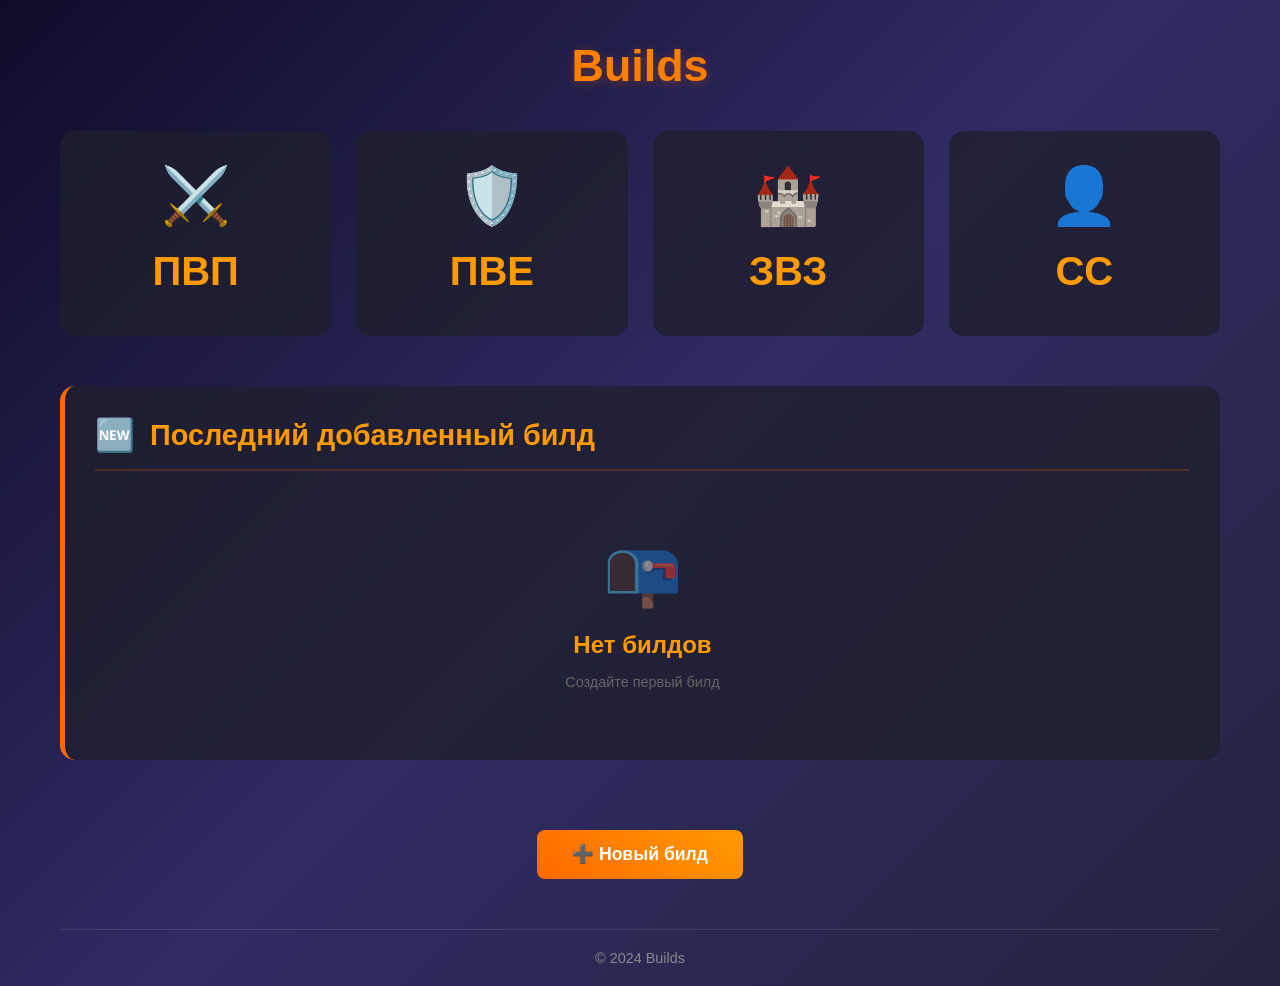
==== index.html @ 720c5e10 "Update index.html" ====
<!DOCTYPE html>
<html lang="ru">
<head>
    <meta charset="UTF-8">
    <meta name="viewport" content="width=device-width, initial-scale=1.0">
    <title>Builds</title>
    <style>
        * {
            margin: 0;
            padding: 0;
            box-sizing: border-box;
        }

        body {
            font-family: 'Segoe UI', Tahoma, Geneva, Verdana, sans-serif;
            background: linear-gradient(135deg, #0f0c29 0%, #302b63 50%, #24243e 100%);
            color: #f0f0f0;
            min-height: 100vh;
            overflow-x: hidden;
        }

        .container {
            max-width: 1200px;
            margin: 0 auto;
            padding: 20px;
        }

        header {
            text-align: center;
            margin-bottom: 40px;
            padding-top: 20px;
        }

        h1 {
            font-size: 2.8rem;
            background: linear-gradient(45deg, #ff9a00, #ff6a00);
            -webkit-background-clip: text;
            background-clip: text;
            color: transparent;
            margin-bottom: 10px;
            text-shadow: 0 2px 10px rgba(255, 106, 0, 0.3);
        }

        .subtitle {
            color: #aaa;
            font-size: 1.1rem;
            margin-bottom: 30px;
        }

        .categories-grid {
            display: grid;
            grid-template-columns: repeat(auto-fit, minmax(250px, 1fr));
            gap: 25px;
            margin-bottom: 50px;
        }

        .category-card {
            background: rgba(30, 30, 46, 0.8);
            border-radius: 15px;
            padding: 30px;
            text-align: center;
            cursor: pointer;
            transition: all 0.3s ease;
            border: 2px solid transparent;
            text-decoration: none;
            display: block;
        }

        .category-card:hover {
            transform: translateY(-5px);
            border-color: rgba(255, 106, 0, 0.3);
            box-shadow: 0 10px 20px rgba(255, 106, 0, 0.2);
            background: rgba(30, 30, 46, 0.9);
        }

        .category-icon {
            font-size: 3.5rem;
            margin-bottom: 20px;
            display: block;
        }

        .category-title {
            font-size: 2.5rem;
            color: #ff9a00;
            margin-bottom: 10px;
            font-weight: bold;
        }

        .latest-build-section {
            background: rgba(30, 30, 46, 0.8);
            border-radius: 15px;
            padding: 30px;
            margin-top: 40px;
            border-left: 5px solid #ff6a00;
        }

        .section-header {
            display: flex;
            align-items: center;
            gap: 15px;
            margin-bottom: 25px;
            padding-bottom: 15px;
            border-bottom: 2px solid rgba(255, 106, 0, 0.2);
        }

        .section-icon {
            font-size: 2rem;
            color: #ff6a00;
        }

        .section-title {
            font-size: 1.8rem;
            color: #ff9a00;
        }

        .latest-build-card {
            background: rgba(20, 20, 35, 0.6);
            border-radius: 10px;
            padding: 25px;
            border: 1px solid rgba(255, 106, 0, 0.1);
        }

        .build-header {
            display: flex;
            justify-content: space-between;
            align-items: flex-start;
            margin-bottom: 20px;
            flex-wrap: wrap;
            gap: 15px;
        }

        .build-name {
            font-size: 1.5rem;
            color: #fff;
            margin-bottom: 5px;
        }

        .build-category-badge {
            background: rgba(255, 106, 0, 0.2);
            padding: 8px 20px;
            border-radius: 20px;
            font-size: 1rem;
            font-weight: bold;
            color: #ff9a00;
            display: inline-flex;
            align-items: center;
            gap: 8px;
        }

        .build-details {
            display: grid;
            grid-template-columns: repeat(auto-fit, minmax(200px, 1fr));
            gap: 20px;
            margin-top: 20px;
        }

        .detail-item {
            background: rgba(255, 106, 0, 0.1);
            padding: 15px;
            border-radius: 8px;
            border: 1px solid rgba(255, 106, 0, 0.2);
        }

        .detail-label {
            color: #aaa;
            font-size: 0.9rem;
            margin-bottom: 5px;
        }

        .detail-value {
            color: #fff;
            font-size: 1.1rem;
            font-weight: 500;
        }

        .no-builds {
            text-align: center;
            padding: 40px;
            color: #888;
        }

        .no-builds-icon {
            font-size: 4rem;
            margin-bottom: 20px;
            display: block;
            opacity: 0.5;
        }

        .add-build-btn {
            display: inline-block;
            margin-top: 30px;
            padding: 14px 35px;
            background: linear-gradient(45deg, #ff6a00, #ff9a00);
            color: white;
            text-decoration: none;
            border-radius: 8px;
            font-weight: 600;
            font-size: 1.1rem;
            transition: all 0.3s ease;
        }

        .add-build-btn:hover {
            transform: translateY(-2px);
            box-shadow: 0 5px 15px rgba(255, 106, 0, 0.4);
        }

        footer {
            text-align: center;
            margin-top: 50px;
            padding-top: 20px;
            border-top: 1px solid rgba(255, 255, 255, 0.1);
            color: #888;
            font-size: 0.9rem;
        }

        .build-meta {
            display: flex;
            gap: 20px;
            margin-top: 15px;
            flex-wrap: wrap;
        }

        .meta-item {
            display: flex;
            align-items: center;
            gap: 8px;
            color: #aaa;
            font-size: 0.9rem;
        }

        @media (max-width: 768px) {
            .categories-grid {
                grid-template-columns: 1fr;
            }
            
            h1 {
                font-size: 2.2rem;
            }
            
            .category-title {
                font-size: 2rem;
            }
        }
    </style>
</head>
<body>
    <div class="container">
        <header>
            <h1>Builds</h1>
        </header>

        <!-- 4 категории -->
        <div class="categories-grid">
            <a href="PvP.html" class="category-card">
                <span class="category-icon">⚔️</span>
                <h2 class="category-title">ПВП</h2>
            </a>

            <a href="PvE.html" class="category-card">
                <span class="category-icon">🛡️</span>
                <h2 class="category-title">ПВЕ</h2>
            </a>

            <a href="ZvZ.html" class="category-card">
                <span class="category-icon">🏰</span>
                <h2 class="category-title">ЗВЗ</h2>
            </a>

            <a href="SS.html" class="category-card">
                <span class="category-icon">👤</span>
                <h2 class="category-title">СС</h2>
            </a>
        </div>

        <!-- Блок последнего добавленного билда -->
        <div class="latest-build-section">
            <div class="section-header">
                <span class="section-icon">🆕</span>
                <h2 class="section-title">Последний добавленный билд</h2>
            </div>
            
            <div id="latestBuildContainer">
                <!-- Здесь будет загружен последний билд -->
            </div>
        </div>

        <div style="text-align: center; margin-top: 40px;">
            <a href="add-build.html" class="add-build-btn">➕ Новый билд</a>
        </div>

        <footer>
            <p>© 2024 Builds</p>
        </footer>
    </div>

    <script>
        // Функция для получения последнего добавленного билда
        function getLatestBuild() {
            const builds = JSON.parse(localStorage.getItem('eldenRingBuilds') || '[]');
            
            if (builds.length === 0) {
                return null;
            }
            
            // Сортируем по дате создания (новые первые)
            const sortedBuilds = builds.sort((a, b) => 
                new Date(b.createdAt) - new Date(a.createdAt)
            );
            
            return sortedBuilds[0];
        }

        // Функция для получения названия категории
        function getCategoryName(category) {
            const categoryNames = {
                'pvp': { name: 'ПВП', icon: '⚔️', link: 'PvP.html' },
                'pve': { name: 'ПВЕ', icon: '🛡️', link: 'PvE.html' },
                'zvz': { name: 'ЗВЗ', icon: '🏰', link: 'ZvZ.html' },
                'ss': { name: 'СС', icon: '👤', link: 'SS.html' }
            };
            
            return categoryNames[category] || { name: '???', icon: '❓', link: 'index.html' };
        }

        // Функция для получения названия класса
        function getClassName(classType) {
            const classNames = {
                'warrior': 'Воин',
                'mage': 'Маг',
                'archer': 'Лучник',
                'assassin': 'Ассасин',
                'paladin': 'Паладин',
                'berserker': 'Берсерк'
            };
            return classNames[classType] || '???';
        }

        // Функция для отображения последнего билда
        function displayLatestBuild() {
            const container = document.getElementById('latestBuildContainer');
            const latestBuild = getLatestBuild();
            
            if (!latestBuild) {
                container.innerHTML = `
                    <div class="no-builds">
                        <span class="no-builds-icon">📭</span>
                        <h3 style="color: #ff9a00; margin-bottom: 15px; font-size: 1.5rem;">Нет билдов</h3>
                        <p style="color: #666; font-size: 0.9rem;">Создайте первый билд</p>
                    </div>
                `;
                return;
            }
            
            const category = getCategoryName(latestBuild.category);
            const totalLevel = 40 + 
                (latestBuild.stats?.strength || 0) + 
                (latestBuild.stats?.dexterity || 0) + 
                (latestBuild.stats?.intelligence || 0) + 
                (latestBuild.stats?.endurance || 0);
            
            container.innerHTML = `
                <div class="latest-build-card">
                    <div class="build-header">
                        <div>
                            <h3 class="build-name">${latestBuild.name}</h3>
                            <div class="build-meta">
                                <div class="meta-item">
                                    <span>📅</span>
                                    <span>${new Date(latestBuild.createdAt).toLocaleDateString('ru-RU')}</span>
                                </div>
                                <div class="meta-item">
                                    <span>🆔</span>
                                    <span>#${latestBuild.id.toString().slice(-6)}</span>
                                </div>
                            </div>
                        </div>
                        <div class="build-category-badge">
                            <span>${category.icon}</span>
                            <span>${category.name}</span>
                        </div>
                    </div>
                    
                    <div style="color: #ccc; line-height: 1.6; margin-bottom: 25px; padding: 15px; 
                         background: rgba(0,0,0,0.2); border-radius: 8px;">
                        ${latestBuild.description || '<em style="color: #888;">Нет описания</em>'}
                    </div>
                    
                    <div class="build-details">
                        <div class="detail-item">
                            <div class="detail-label">Класс</div>
                            <div class="detail-value">${getClassName(latestBuild.class)}</div>
                        </div>
                        <div class="detail-item">
                            <div class="detail-label">Оружие</div>
                            <div class="detail-value">${latestBuild.weapon || '—'}</div>
                        </div>
                        <div class="detail-item">
                            <div class="detail-label">Уровень</div>
                            <div class="detail-value" style="color: #ff9a00; font-size: 1.3rem;">
                                ${totalLevel}
                            </div>
                        </div>
                        <div class="detail-item">
                            <div class="detail-label">Сложность</div>
                            <div class="detail-value">
                                ${latestBuild.difficulty || 5}/10
                                <div style="height: 6px; background: rgba(255,255,255,0.1); border-radius: 3px; margin-top: 5px;">
                                    <div style="width: ${(latestBuild.difficulty || 5) * 10}%; height: 100%; 
                                         background: linear-gradient(90deg, #ff6a00, #ff9a00); border-radius: 3px;">
                                    </div>
                                </div>
                            </div>
                        </div>
                    </div>
                    
                    <div style="margin-top: 25px; text-align: center;">
                        <a href="${category.link}" 
                           style="color: #ff9a00; text-decoration: none; font-weight: 500;">
                            👁️ Все билды ${category.name}
                        </a>
                    </div>
                </div>
            `;
        }

        // Автообновление последнего билда
        function updateLatestBuild() {
            displayLatestBuild();
            setTimeout(updateLatestBuild, 3000);
        }

        // Инициализация
        document.addEventListener('DOMContentLoaded', () => {
            displayLatestBuild();
            updateLatestBuild();
        });
    </script>
</body>
</html>
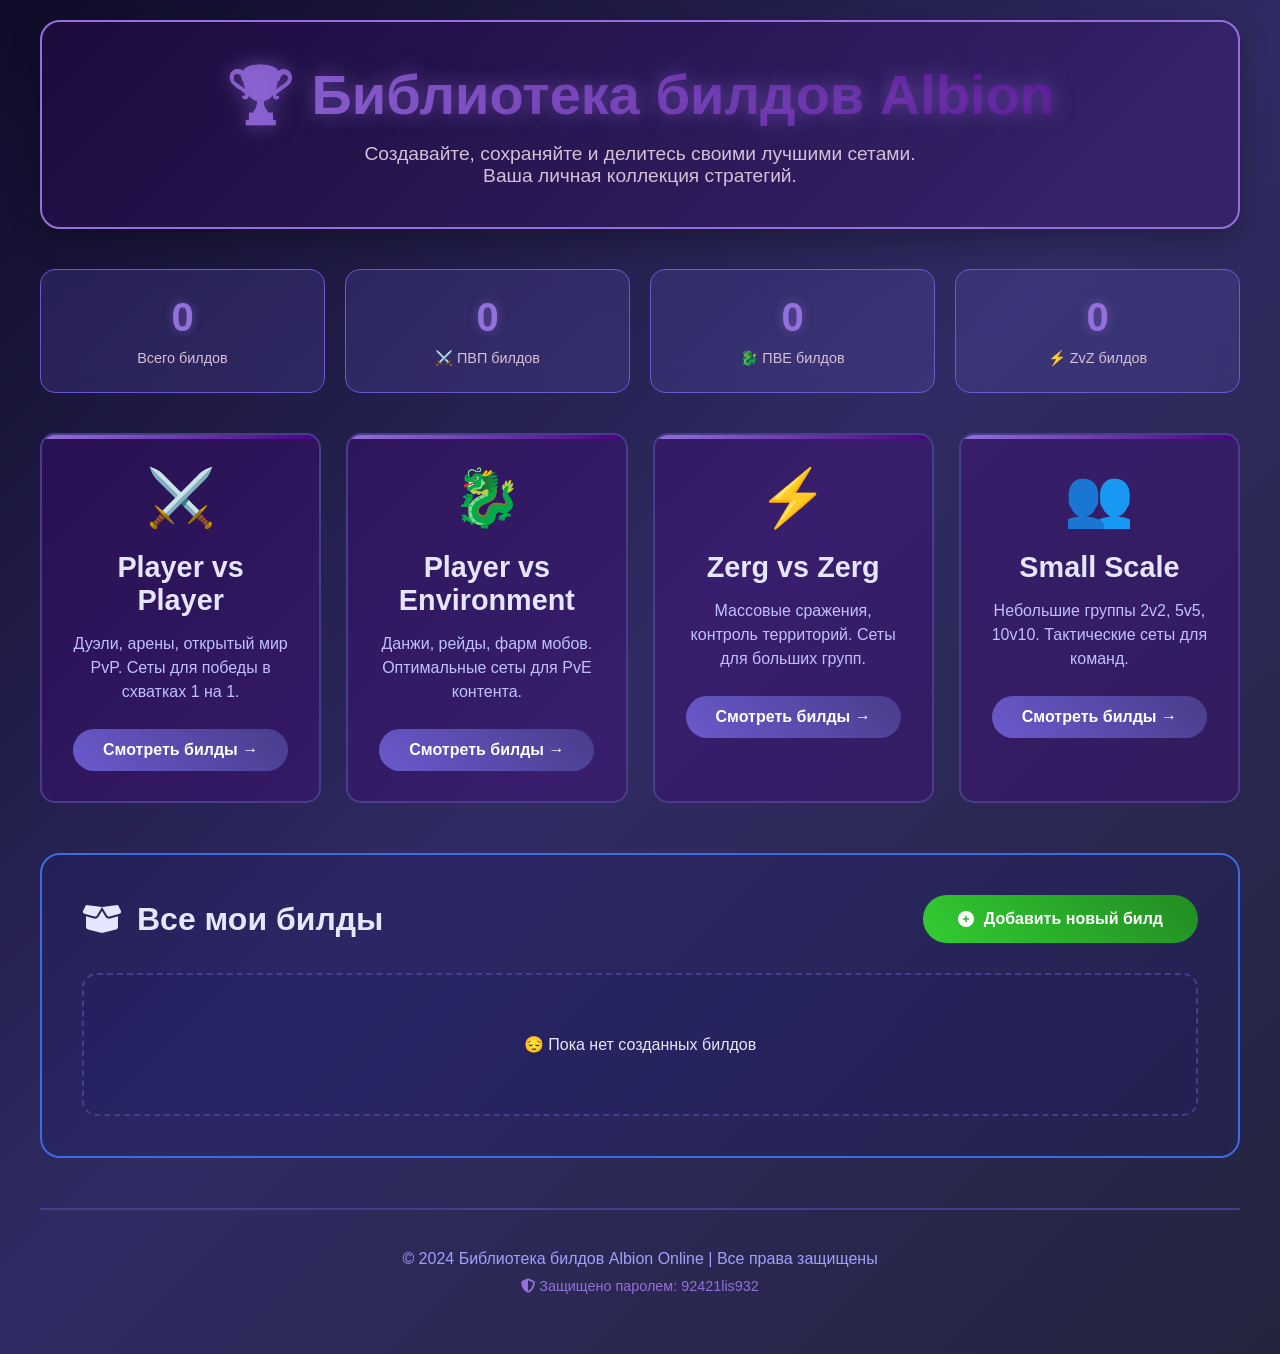
==== commit b0040a9f: "Update index.html" ====
--- a/index.html
+++ b/index.html
@@ -3,437 +3,629 @@
 <head>
     <meta charset="UTF-8">
     <meta name="viewport" content="width=device-width, initial-scale=1.0">
-    <title>Builds</title>
+    <title>🏆 Библиотека билдов Albion</title>
     <style>
         * {
             margin: 0;
             padding: 0;
             box-sizing: border-box;
-        }
-
+            font-family: 'Arial', sans-serif;
+        }
+        
         body {
-            font-family: 'Segoe UI', Tahoma, Geneva, Verdana, sans-serif;
-            background: linear-gradient(135deg, #0f0c29 0%, #302b63 50%, #24243e 100%);
-            color: #f0f0f0;
+            background: linear-gradient(135deg, #0f0c29, #302b63, #24243e);
+            color: #e6e6ff;
             min-height: 100vh;
-            overflow-x: hidden;
-        }
-
+            padding: 20px;
+        }
+        
         .container {
             max-width: 1200px;
             margin: 0 auto;
-            padding: 20px;
-        }
-
-        header {
+        }
+        
+        /* ШАПКА */
+        .main-header {
             text-align: center;
+            padding: 40px 20px;
+            background: rgba(76, 0, 130, 0.2);
+            border-radius: 20px;
             margin-bottom: 40px;
-            padding-top: 20px;
-        }
-
-        h1 {
-            font-size: 2.8rem;
-            background: linear-gradient(45deg, #ff9a00, #ff6a00);
+            border: 2px solid #9370db;
+            box-shadow: 0 10px 30px rgba(0, 0, 0, 0.3);
+        }
+        
+        .main-header h1 {
+            font-size: 3.5rem;
+            background: linear-gradient(45deg, #9370db, #4b0082);
             -webkit-background-clip: text;
-            background-clip: text;
-            color: transparent;
-            margin-bottom: 10px;
-            text-shadow: 0 2px 10px rgba(255, 106, 0, 0.3);
-        }
-
-        .subtitle {
-            color: #aaa;
-            font-size: 1.1rem;
-            margin-bottom: 30px;
-        }
-
+            -webkit-text-fill-color: transparent;
+            margin-bottom: 15px;
+            text-shadow: 0 0 20px rgba(147, 112, 219, 0.5);
+        }
+        
+        .main-header p {
+            font-size: 1.2rem;
+            color: #d8bfd8;
+            max-width: 600px;
+            margin: 0 auto;
+        }
+        
+        /* СТАТИСТИКА */
+        .stats-grid {
+            display: grid;
+            grid-template-columns: repeat(auto-fit, minmax(200px, 1fr));
+            gap: 20px;
+            margin-bottom: 40px;
+        }
+        
+        .stat-card {
+            background: rgba(106, 90, 205, 0.2);
+            border-radius: 15px;
+            padding: 25px;
+            text-align: center;
+            border: 1px solid #6a5acd;
+            transition: all 0.3s;
+            backdrop-filter: blur(10px);
+        }
+        
+        .stat-card:hover {
+            transform: translateY(-5px);
+            box-shadow: 0 15px 30px rgba(106, 90, 205, 0.3);
+        }
+        
+        .stat-number {
+            font-size: 2.5rem;
+            font-weight: bold;
+            color: #9370db;
+            text-shadow: 0 0 10px rgba(147, 112, 219, 0.5);
+        }
+        
+        .stat-label {
+            color: #d8bfd8;
+            margin-top: 10px;
+            font-size: 0.9rem;
+        }
+        
+        /* КАТЕГОРИИ */
         .categories-grid {
             display: grid;
-            grid-template-columns: repeat(auto-fit, minmax(250px, 1fr));
+            grid-template-columns: repeat(auto-fit, minmax(280px, 1fr));
             gap: 25px;
             margin-bottom: 50px;
         }
-
+        
         .category-card {
-            background: rgba(30, 30, 46, 0.8);
+            background: rgba(75, 0, 130, 0.3);
             border-radius: 15px;
             padding: 30px;
             text-align: center;
+            border: 2px solid #483d8b;
+            transition: all 0.4s;
             cursor: pointer;
-            transition: all 0.3s ease;
-            border: 2px solid transparent;
-            text-decoration: none;
-            display: block;
-        }
-
+            position: relative;
+            overflow: hidden;
+        }
+        
         .category-card:hover {
-            transform: translateY(-5px);
-            border-color: rgba(255, 106, 0, 0.3);
-            box-shadow: 0 10px 20px rgba(255, 106, 0, 0.2);
-            background: rgba(30, 30, 46, 0.9);
-        }
-
+            transform: translateY(-10px) scale(1.02);
+            border-color: #9370db;
+            box-shadow: 0 20px 40px rgba(147, 112, 219, 0.4);
+        }
+        
+        .category-card::before {
+            content: '';
+            position: absolute;
+            top: 0;
+            left: 0;
+            right: 0;
+            height: 4px;
+            background: linear-gradient(90deg, #9370db, #4b0082);
+        }
+        
         .category-icon {
             font-size: 3.5rem;
             margin-bottom: 20px;
             display: block;
         }
-
-        .category-title {
-            font-size: 2.5rem;
-            color: #ff9a00;
-            margin-bottom: 10px;
+        
+        .category-card h3 {
+            color: #e6e6ff;
+            font-size: 1.8rem;
+            margin-bottom: 15px;
+        }
+        
+        .category-card p {
+            color: #c0c0ff;
+            margin-bottom: 25px;
+            line-height: 1.5;
+        }
+        
+        .category-btn {
+            background: linear-gradient(45deg, #6a5acd, #483d8b);
+            color: white;
+            border: none;
+            padding: 12px 30px;
+            border-radius: 25px;
             font-weight: bold;
-        }
-
-        .latest-build-section {
-            background: rgba(30, 30, 46, 0.8);
-            border-radius: 15px;
-            padding: 30px;
-            margin-top: 40px;
-            border-left: 5px solid #ff6a00;
-        }
-
+            cursor: pointer;
+            transition: all 0.3s;
+            text-decoration: none;
+            display: inline-block;
+        }
+        
+        .category-btn:hover {
+            background: linear-gradient(45deg, #7b68ee, #5d4acd);
+            transform: scale(1.05);
+        }
+        
+        /* БИЛДЫ */
+        .builds-section {
+            background: rgba(25, 25, 112, 0.2);
+            border-radius: 20px;
+            padding: 40px;
+            margin-bottom: 40px;
+            border: 2px solid #4169e1;
+        }
+        
         .section-header {
+            display: flex;
+            justify-content: space-between;
+            align-items: center;
+            margin-bottom: 30px;
+        }
+        
+        .section-title {
+            color: #e6e6ff;
+            font-size: 2rem;
             display: flex;
             align-items: center;
             gap: 15px;
-            margin-bottom: 25px;
-            padding-bottom: 15px;
-            border-bottom: 2px solid rgba(255, 106, 0, 0.2);
-        }
-
-        .section-icon {
-            font-size: 2rem;
-            color: #ff6a00;
-        }
-
-        .section-title {
-            font-size: 1.8rem;
-            color: #ff9a00;
-        }
-
-        .latest-build-card {
-            background: rgba(20, 20, 35, 0.6);
-            border-radius: 10px;
+        }
+        
+        .add-build-btn {
+            background: linear-gradient(45deg, #32cd32, #228b22);
+            color: white;
+            text-decoration: none;
+            padding: 15px 35px;
+            border-radius: 25px;
+            font-weight: bold;
+            display: flex;
+            align-items: center;
+            gap: 10px;
+            transition: all 0.3s;
+        }
+        
+        .add-build-btn:hover {
+            transform: translateY(-3px);
+            box-shadow: 0 10px 20px rgba(50, 205, 50, 0.3);
+        }
+        
+        /* СЕТКА БИЛДОВ */
+        .builds-grid {
+            display: grid;
+            grid-template-columns: repeat(auto-fill, minmax(350px, 1fr));
+            gap: 25px;
+        }
+        
+        .build-card {
+            background: rgba(65, 105, 225, 0.1);
+            border-radius: 15px;
             padding: 25px;
-            border: 1px solid rgba(255, 106, 0, 0.1);
-        }
-
+            border: 1px solid #4169e1;
+            transition: all 0.3s;
+            position: relative;
+        }
+        
+        .build-card:hover {
+            transform: translateY(-5px);
+            border-color: #9370db;
+            box-shadow: 0 15px 30px rgba(147, 112, 219, 0.2);
+        }
+        
         .build-header {
             display: flex;
             justify-content: space-between;
             align-items: flex-start;
             margin-bottom: 20px;
-            flex-wrap: wrap;
-            gap: 15px;
-        }
-
+        }
+        
         .build-name {
-            font-size: 1.5rem;
-            color: #fff;
+            color: #e6e6ff;
+            font-size: 1.4rem;
+            font-weight: bold;
             margin-bottom: 5px;
-        }
-
-        .build-category-badge {
-            background: rgba(255, 106, 0, 0.2);
-            padding: 8px 20px;
+            cursor: pointer;
+        }
+        
+        .build-category {
+            background: rgba(147, 112, 219, 0.2);
+            color: #9370db;
+            padding: 5px 15px;
             border-radius: 20px;
-            font-size: 1rem;
-            font-weight: bold;
-            color: #ff9a00;
-            display: inline-flex;
+            font-size: 0.9rem;
+        }
+        
+        .build-description {
+            color: #c0c0ff;
+            margin-bottom: 20px;
+            line-height: 1.6;
+            min-height: 60px;
+        }
+        
+        .build-items-preview {
+            background: rgba(0, 0, 0, 0.2);
+            padding: 15px;
+            border-radius: 10px;
+            margin-bottom: 20px;
+            border-left: 4px solid #9370db;
+        }
+        
+        .build-footer {
+            display: flex;
+            justify-content: space-between;
             align-items: center;
-            gap: 8px;
-        }
-
-        .build-details {
-            display: grid;
-            grid-template-columns: repeat(auto-fit, minmax(200px, 1fr));
-            gap: 20px;
-            margin-top: 20px;
-        }
-
-        .detail-item {
-            background: rgba(255, 106, 0, 0.1);
-            padding: 15px;
+            padding-top: 20px;
+            border-top: 1px solid #483d8b;
+        }
+        
+        .build-date {
+            color: #a0a0ff;
+            font-size: 0.9rem;
+        }
+        
+        .build-actions {
+            display: flex;
+            gap: 10px;
+        }
+        
+        .action-btn {
+            padding: 8px 15px;
             border-radius: 8px;
-            border: 1px solid rgba(255, 106, 0, 0.2);
-        }
-
-        .detail-label {
-            color: #aaa;
+            border: none;
+            cursor: pointer;
             font-size: 0.9rem;
-            margin-bottom: 5px;
-        }
-
-        .detail-value {
-            color: #fff;
-            font-size: 1.1rem;
-            font-weight: 500;
-        }
-
-        .no-builds {
-            text-align: center;
-            padding: 40px;
-            color: #888;
-        }
-
-        .no-builds-icon {
-            font-size: 4rem;
-            margin-bottom: 20px;
-            display: block;
-            opacity: 0.5;
-        }
-
-        .add-build-btn {
-            display: inline-block;
-            margin-top: 30px;
-            padding: 14px 35px;
-            background: linear-gradient(45deg, #ff6a00, #ff9a00);
-            color: white;
-            text-decoration: none;
-            border-radius: 8px;
-            font-weight: 600;
-            font-size: 1.1rem;
-            transition: all 0.3s ease;
-        }
-
-        .add-build-btn:hover {
+            transition: all 0.3s;
+            display: flex;
+            align-items: center;
+            gap: 5px;
+        }
+        
+        .view-btn {
+            background: rgba(65, 105, 225, 0.3);
+            color: #6495ed;
+            border: 1px solid #4169e1;
+        }
+        
+        .delete-btn {
+            background: rgba(220, 20, 60, 0.2);
+            color: #dc143c;
+            border: 1px solid #dc143c;
+        }
+        
+        .action-btn:hover {
             transform: translateY(-2px);
-            box-shadow: 0 5px 15px rgba(255, 106, 0, 0.4);
-        }
-
+        }
+        
+        /* ФУТЕР */
         footer {
             text-align: center;
+            padding: 40px 20px;
             margin-top: 50px;
-            padding-top: 20px;
-            border-top: 1px solid rgba(255, 255, 255, 0.1);
-            color: #888;
-            font-size: 0.9rem;
-        }
-
-        .build-meta {
-            display: flex;
-            gap: 20px;
-            margin-top: 15px;
-            flex-wrap: wrap;
-        }
-
-        .meta-item {
-            display: flex;
-            align-items: center;
-            gap: 8px;
-            color: #aaa;
-            font-size: 0.9rem;
-        }
-
+            border-top: 2px solid #483d8b;
+            color: #a0a0ff;
+        }
+        
+        /* ПУСТОЕ СОСТОЯНИЕ */
+        .empty-state {
+            text-align: center;
+            padding: 60px 20px;
+            background: rgba(25, 25, 112, 0.1);
+            border-radius: 15px;
+            border: 2px dashed #483d8b;
+        }
+        
+        .empty-icon {
+            font-size: 4rem;
+            color: #483d8b;
+            margin-bottom: 20px;
+            opacity: 0.5;
+        }
+        
+        /* АДАПТИВНОСТЬ */
         @media (max-width: 768px) {
+            .main-header h1 {
+                font-size: 2.5rem;
+            }
+            
+            .section-header {
+                flex-direction: column;
+                gap: 20px;
+                text-align: center;
+            }
+            
+            .builds-grid {
+                grid-template-columns: 1fr;
+            }
+            
             .categories-grid {
                 grid-template-columns: 1fr;
             }
-            
-            h1 {
-                font-size: 2.2rem;
-            }
-            
-            .category-title {
-                font-size: 2rem;
-            }
         }
     </style>
+    <link rel="stylesheet" href="https://cdnjs.cloudflare.com/ajax/libs/font-awesome/6.4.0/css/all.min.css">
 </head>
 <body>
     <div class="container">
-        <header>
-            <h1>Builds</h1>
+        <!-- ШАПКА -->
+        <header class="main-header">
+            <h1>🏆 Библиотека билдов Albion</h1>
+            <p>Создавайте, сохраняйте и делитесь своими лучшими сетами. Ваша личная коллекция стратегий.</p>
         </header>
-
-        <!-- 4 категории -->
+        
+        <!-- СТАТИСТИКА -->
+        <div class="stats-grid">
+            <div class="stat-card">
+                <div class="stat-number" id="totalBuilds">0</div>
+                <div class="stat-label">Всего билдов</div>
+            </div>
+            <div class="stat-card">
+                <div class="stat-number" id="pvpBuilds">0</div>
+                <div class="stat-label">⚔️ ПВП билдов</div>
+            </div>
+            <div class="stat-card">
+                <div class="stat-number" id="pveBuilds">0</div>
+                <div class="stat-label">🐉 ПВЕ билдов</div>
+            </div>
+            <div class="stat-card">
+                <div class="stat-number" id="zvzBuilds">0</div>
+                <div class="stat-label">⚡ ZvZ билдов</div>
+            </div>
+        </div>
+        
+        <!-- КАТЕГОРИИ -->
         <div class="categories-grid">
-            <a href="PvP.html" class="category-card">
-                <span class="category-icon">⚔️</span>
-                <h2 class="category-title">ПВП</h2>
-            </a>
-
-            <a href="PvE.html" class="category-card">
-                <span class="category-icon">🛡️</span>
-                <h2 class="category-title">ПВЕ</h2>
-            </a>
-
-            <a href="ZvZ.html" class="category-card">
-                <span class="category-icon">🏰</span>
-                <h2 class="category-title">ЗВЗ</h2>
-            </a>
-
-            <a href="SS.html" class="category-card">
-                <span class="category-icon">👤</span>
-                <h2 class="category-title">СС</h2>
-            </a>
+            <div class="category-card" onclick="window.location.href='pvp.html'">
+                <div class="category-icon">⚔️</div>
+                <h3>Player vs Player</h3>
+                <p>Дуэли, арены, открытый мир PvP. Сеты для победы в схватках 1 на 1.</p>
+                <a href="pvp.html" class="category-btn">Смотреть билды →</a>
+            </div>
+            
+            <div class="category-card" onclick="window.location.href='pve.html'">
+                <div class="category-icon">🐉</div>
+                <h3>Player vs Environment</h3>
+                <p>Данжи, рейды, фарм мобов. Оптимальные сеты для PvE контента.</p>
+                <a href="pve.html" class="category-btn">Смотреть билды →</a>
+            </div>
+            
+            <div class="category-card" onclick="window.location.href='zvz.html'">
+                <div class="category-icon">⚡</div>
+                <h3>Zerg vs Zerg</h3>
+                <p>Массовые сражения, контроль территорий. Сеты для больших групп.</p>
+                <a href="zvz.html" class="category-btn">Смотреть билды →</a>
+            </div>
+            
+            <div class="category-card" onclick="window.location.href='smallscale.html'">
+                <div class="category-icon">👥</div>
+                <h3>Small Scale</h3>
+                <p>Небольшие группы 2v2, 5v5, 10v10. Тактические сеты для команд.</p>
+                <a href="smallscale.html" class="category-btn">Смотреть билды →</a>
+            </div>
         </div>
-
-        <!-- Блок последнего добавленного билда -->
-        <div class="latest-build-section">
+        
+        <!-- ВСЕ БИЛДЫ -->
+        <section class="builds-section">
             <div class="section-header">
-                <span class="section-icon">🆕</span>
-                <h2 class="section-title">Последний добавленный билд</h2>
-            </div>
-            
-            <div id="latestBuildContainer">
-                <!-- Здесь будет загружен последний билд -->
-            </div>
-        </div>
-
-        <div style="text-align: center; margin-top: 40px;">
-            <a href="add-build.html" class="add-build-btn">➕ Новый билд</a>
-        </div>
-
+                <h2 class="section-title"><i class="fas fa-box-open"></i> Все мои билды</h2>
+                <a href="add-build.html" class="add-build-btn">
+                    <i class="fas fa-plus-circle"></i> Добавить новый билд
+                </a>
+            </div>
+            
+            <!-- КОНТЕЙНЕР ДЛЯ БИЛДОВ -->
+            <div id="buildsContainer">
+                <div class="empty-state">
+                    <div class="empty-icon">📁</div>
+                    <h3 style="color: #e6e6ff; margin-bottom: 15px;">Пока нет созданных билдов</h3>
+                    <p style="color: #c0c0ff; margin-bottom: 25px;">Начните с добавления первого билда в коллекцию</p>
+                    <a href="add-build.html" class="add-build-btn" style="display: inline-flex;">
+                        <i class="fas fa-plus-circle"></i> Создать первый билд
+                    </a>
+                </div>
+            </div>
+        </section>
+        
+        <!-- ФУТЕР -->
         <footer>
-            <p>© 2024 Builds</p>
+            <p>© 2024 Библиотека билдов Albion Online | Все права защищены</p>
+            <p style="margin-top: 10px; font-size: 0.9rem; color: #9370db;">
+                <i class="fas fa-shield-alt"></i> Защищено паролем: 92421lis932
+            </p>
         </footer>
     </div>
-
+    
+    <!-- МОДАЛЬНОЕ ОКНО ДЛЯ ПРОСМОТРА БИЛДА -->
+    <div id="buildModal" style="display: none; position: fixed; top: 0; left: 0; width: 100%; height: 100%; background: rgba(0,0,0,0.9); z-index: 1000; justify-content: center; align-items: center;">
+        <div style="background: linear-gradient(135deg, #1e1b4b, #312e81); border-radius: 20px; padding: 40px; max-width: 800px; width: 90%; max-height: 80vh; overflow-y: auto; border: 3px solid #7c3aed; position: relative;">
+            <button onclick="closeBuildModal()" style="position: absolute; top: 15px; right: 15px; background: none; border: none; color: #a0a0ff; font-size: 1.5rem; cursor: pointer;">✕</button>
+            
+            <div id="modalContent">
+                <!-- Сюда загрузится информация о билде -->
+            </div>
+        </div>
+    </div>
+    
+    <!-- МОДАЛЬНОЕ ОКНО ДЛЯ УДАЛЕНИЯ -->
+    <div id="deleteModal" style="display: none; position: fixed; top: 0; left: 0; width: 100%; height: 100%; background: rgba(0,0,0,0.9); z-index: 1000; justify-content: center; align-items: center;">
+        <div style="background: linear-gradient(135deg, #450a0a, #7f1d1d); border-radius: 20px; padding: 40px; max-width: 500px; width: 90%; border: 3px solid #dc2626;">
+            <h3 style="color: #fca5a5; text-align: center; margin-bottom: 25px; font-size: 1.8rem;">
+                <i class="fas fa-exclamation-triangle"></i> Удаление билда
+            </h3>
+            
+            <p style="color: #fecaca; text-align: center; margin-bottom: 30px;">
+                Для удаления билда введите пароль безопасности:
+            </p>
+            
+            <input type="password" id="deletePassword" placeholder="Введите пароль 92421lis932" 
+                   style="width: 100%; padding: 15px; background: rgba(0,0,0,0.5); border: 2px solid #dc2626; border-radius: 10px; color: white; font-size: 1rem; margin-bottom: 20px;">
+            
+            <div id="deleteError" style="color: #f87171; text-align: center; margin-bottom: 20px; display: none;">
+                <i class="fas fa-times-circle"></i> Неверный пароль!
+            </div>
+            
+            <div style="display: flex; gap: 15px; justify-content: center;">
+                <button onclick="closeDeleteModal()" 
+                        style="padding: 12px 30px; background: #374151; color: #d1d5db; border: none; border-radius: 10px; cursor: pointer; font-weight: bold;">
+                    Отмена
+                </button>
+                <button onclick="confirmDelete()" 
+                        style="padding: 12px 30px; background: linear-gradient(45deg, #dc2626, #991b1b); color: white; border: none; border-radius: 10px; cursor: pointer; font-weight: bold;">
+                    Удалить билд
+                </button>
+            </div>
+        </div>
+    </div>
+    
+    <script src="script.js"></script>
     <script>
-        // Функция для получения последнего добавленного билда
-        function getLatestBuild() {
-            const builds = JSON.parse(localStorage.getItem('eldenRingBuilds') || '[]');
-            
-            if (builds.length === 0) {
-                return null;
-            }
-            
-            // Сортируем по дате создания (новые первые)
-            const sortedBuilds = builds.sort((a, b) => 
-                new Date(b.createdAt) - new Date(a.createdAt)
-            );
-            
-            return sortedBuilds[0];
-        }
-
-        // Функция для получения названия категории
-        function getCategoryName(category) {
+        // Инициализация главной страницы
+        document.addEventListener('DOMContentLoaded', function() {
+            updateStats();
+            renderBuilds();
+        });
+        
+        // Обновление статистики
+        function updateStats() {
+            try {
+                const builds = JSON.parse(localStorage.getItem('builds')) || [];
+                const total = builds.length;
+                
+                const pvp = builds.filter(b => b.category === 'pvp').length;
+                const pve = builds.filter(b => b.category === 'pve').length;
+                const zvz = builds.filter(b => b.category === 'zvz').length;
+                const smallscale = builds.filter(b => b.category === 'smallscale').length;
+                
+                document.getElementById('totalBuilds').textContent = total;
+                document.getElementById('pvpBuilds').textContent = pvp;
+                document.getElementById('pveBuilds').textContent = pve;
+                document.getElementById('zvzBuilds').textContent = zvz;
+            } catch (error) {
+                console.error("Ошибка статистики:", error);
+            }
+        }
+        
+        // Открыть просмотр билда
+        window.viewBuild = function(buildId) {
+            const builds = JSON.parse(localStorage.getItem('builds')) || [];
+            const build = builds.find(b => b.id === buildId);
+            
+            if (!build) {
+                alert('Билд не найден!');
+                return;
+            }
+            
             const categoryNames = {
-                'pvp': { name: 'ПВП', icon: '⚔️', link: 'PvP.html' },
-                'pve': { name: 'ПВЕ', icon: '🛡️', link: 'PvE.html' },
-                'zvz': { name: 'ЗВЗ', icon: '🏰', link: 'ZvZ.html' },
-                'ss': { name: 'СС', icon: '👤', link: 'SS.html' }
+                'pvp': '⚔️ ПВП',
+                'pve': '🐉 ПВЕ',
+                'zvz': '⚡ ZvZ',
+                'smallscale': '👥 Смолскейл'
             };
             
-            return categoryNames[category] || { name: '???', icon: '❓', link: 'index.html' };
-        }
-
-        // Функция для получения названия класса
-        function getClassName(classType) {
-            const classNames = {
-                'warrior': 'Воин',
-                'mage': 'Маг',
-                'archer': 'Лучник',
-                'assassin': 'Ассасин',
-                'paladin': 'Паладин',
-                'berserker': 'Берсерк'
-            };
-            return classNames[classType] || '???';
-        }
-
-        // Функция для отображения последнего билда
-        function displayLatestBuild() {
-            const container = document.getElementById('latestBuildContainer');
-            const latestBuild = getLatestBuild();
-            
-            if (!latestBuild) {
-                container.innerHTML = `
-                    <div class="no-builds">
-                        <span class="no-builds-icon">📭</span>
-                        <h3 style="color: #ff9a00; margin-bottom: 15px; font-size: 1.5rem;">Нет билдов</h3>
-                        <p style="color: #666; font-size: 0.9rem;">Создайте первый билд</p>
+            const date = new Date(build.createdAt).toLocaleDateString('ru-RU', {
+                day: '2-digit',
+                month: '2-digit',
+                year: 'numeric',
+                hour: '2-digit',
+                minute: '2-digit'
+            });
+            
+            let itemsHTML = '';
+            if (build.items && build.items.length > 0) {
+                itemsHTML = '<div style="background: rgba(0,0,0,0.3); padding: 20px; border-radius: 10px; margin-top: 20px;">';
+                itemsHTML += '<h4 style="color: #a78bfa; margin-bottom: 15px;"><i class="fas fa-list"></i> Экипировка:</h4>';
+                itemsHTML += '<ul style="list-style: none; padding: 0;">';
+                build.items.forEach(item => {
+                    itemsHTML += `<li style="padding: 8px 0; border-bottom: 1px solid #4c1d95; color: #ddd6fe;">${item}</li>`;
+                });
+                itemsHTML += '</ul></div>';
+            }
+            
+            const modalHTML = `
+                <h2 style="color: #c4b5fd; margin-bottom: 10px; font-size: 2rem;">${build.name}</h2>
+                <div style="display: flex; gap: 15px; margin-bottom: 20px; flex-wrap: wrap;">
+                    <span style="background: #7c3aed; color: white; padding: 5px 15px; border-radius: 20px;">
+                        ${categoryNames[build.category] || build.category}
+                    </span>
+                    <span style="color: #a0a0ff;">
+                        <i class="far fa-calendar"></i> ${date}
+                    </span>
+                </div>
+                
+                ${build.description ? `
+                    <div style="margin-bottom: 25px;">
+                        <h3 style="color: #a78bfa; margin-bottom: 10px;"><i class="fas fa-scroll"></i> Описание тактики:</h3>
+                        <p style="color: #ddd6fe; line-height: 1.6; font-size: 1.1rem;">${build.description}</p>
                     </div>
-                `;
+                ` : ''}
+                
+                ${itemsHTML}
+                
+                ${build.imageURL ? `
+                    <div style="margin-top: 25px; text-align: center;">
+                        <h4 style="color: #a78bfa; margin-bottom: 15px;"><i class="fas fa-image"></i> Изображение билда:</h4>
+                        <img src="${build.imageURL}" style="max-width: 100%; border-radius: 10px; border: 2px solid #7c3aed;">
+                    </div>
+                ` : ''}
+            `;
+            
+            document.getElementById('modalContent').innerHTML = modalHTML;
+            document.getElementById('buildModal').style.display = 'flex';
+        };
+        
+        // Закрыть просмотр
+        window.closeBuildModal = function() {
+            document.getElementById('buildModal').style.display = 'none';
+        };
+        
+        // Удаление билда
+        let deleteBuildId = null;
+        
+        window.showDeleteModal = function(buildId) {
+            deleteBuildId = buildId;
+            document.getElementById('deleteModal').style.display = 'flex';
+            document.getElementById('deletePassword').value = '';
+            document.getElementById('deleteError').style.display = 'none';
+            document.getElementById('deletePassword').focus();
+        };
+        
+        window.closeDeleteModal = function() {
+            document.getElementById('deleteModal').style.display = 'none';
+            deleteBuildId = null;
+        };
+        
+        window.confirmDelete = function() {
+            const password = document.getElementById('deletePassword').value;
+            const errorElement = document.getElementById('deleteError');
+            
+            if (password !== '92421lis932') {
+                errorElement.style.display = 'block';
                 return;
             }
             
-            const category = getCategoryName(latestBuild.category);
-            const totalLevel = 40 + 
-                (latestBuild.stats?.strength || 0) + 
-                (latestBuild.stats?.dexterity || 0) + 
-                (latestBuild.stats?.intelligence || 0) + 
-                (latestBuild.stats?.endurance || 0);
-            
-            container.innerHTML = `
-                <div class="latest-build-card">
-                    <div class="build-header">
-                        <div>
-                            <h3 class="build-name">${latestBuild.name}</h3>
-                            <div class="build-meta">
-                                <div class="meta-item">
-                                    <span>📅</span>
-                                    <span>${new Date(latestBuild.createdAt).toLocaleDateString('ru-RU')}</span>
-                                </div>
-                                <div class="meta-item">
-                                    <span>🆔</span>
-                                    <span>#${latestBuild.id.toString().slice(-6)}</span>
-                                </div>
-                            </div>
-                        </div>
-                        <div class="build-category-badge">
-                            <span>${category.icon}</span>
-                            <span>${category.name}</span>
-                        </div>
-                    </div>
-                    
-                    <div style="color: #ccc; line-height: 1.6; margin-bottom: 25px; padding: 15px; 
-                         background: rgba(0,0,0,0.2); border-radius: 8px;">
-                        ${latestBuild.description || '<em style="color: #888;">Нет описания</em>'}
-                    </div>
-                    
-                    <div class="build-details">
-                        <div class="detail-item">
-                            <div class="detail-label">Класс</div>
-                            <div class="detail-value">${getClassName(latestBuild.class)}</div>
-                        </div>
-                        <div class="detail-item">
-                            <div class="detail-label">Оружие</div>
-                            <div class="detail-value">${latestBuild.weapon || '—'}</div>
-                        </div>
-                        <div class="detail-item">
-                            <div class="detail-label">Уровень</div>
-                            <div class="detail-value" style="color: #ff9a00; font-size: 1.3rem;">
-                                ${totalLevel}
-                            </div>
-                        </div>
-                        <div class="detail-item">
-                            <div class="detail-label">Сложность</div>
-                            <div class="detail-value">
-                                ${latestBuild.difficulty || 5}/10
-                                <div style="height: 6px; background: rgba(255,255,255,0.1); border-radius: 3px; margin-top: 5px;">
-                                    <div style="width: ${(latestBuild.difficulty || 5) * 10}%; height: 100%; 
-                                         background: linear-gradient(90deg, #ff6a00, #ff9a00); border-radius: 3px;">
-                                    </div>
-                                </div>
-                            </div>
-                        </div>
-                    </div>
-                    
-                    <div style="margin-top: 25px; text-align: center;">
-                        <a href="${category.link}" 
-                           style="color: #ff9a00; text-decoration: none; font-weight: 500;">
-                            👁️ Все билды ${category.name}
-                        </a>
-                    </div>
-                </div>
-            `;
-        }
-
-        // Автообновление последнего билда
-        function updateLatestBuild() {
-            displayLatestBuild();
-            setTimeout(updateLatestBuild, 3000);
-        }
-
-        // Инициализация
-        document.addEventListener('DOMContentLoaded', () => {
-            displayLatestBuild();
-            updateLatestBuild();
-        });
+            if (!deleteBuildId) return;
+            
+            let builds = JSON.parse(localStorage.getItem('builds')) || [];
+            builds = builds.filter(b => b.id !== deleteBuildId);
+            localStorage.setItem('builds', JSON.stringify(builds));
+            
+            closeDeleteModal();
+            updateStats();
+            renderBuilds();
+            
+            // Показать уведомление
+            alert('✅ Билд успешно удален!');
+        };
     </script>
 </body>
 </html>
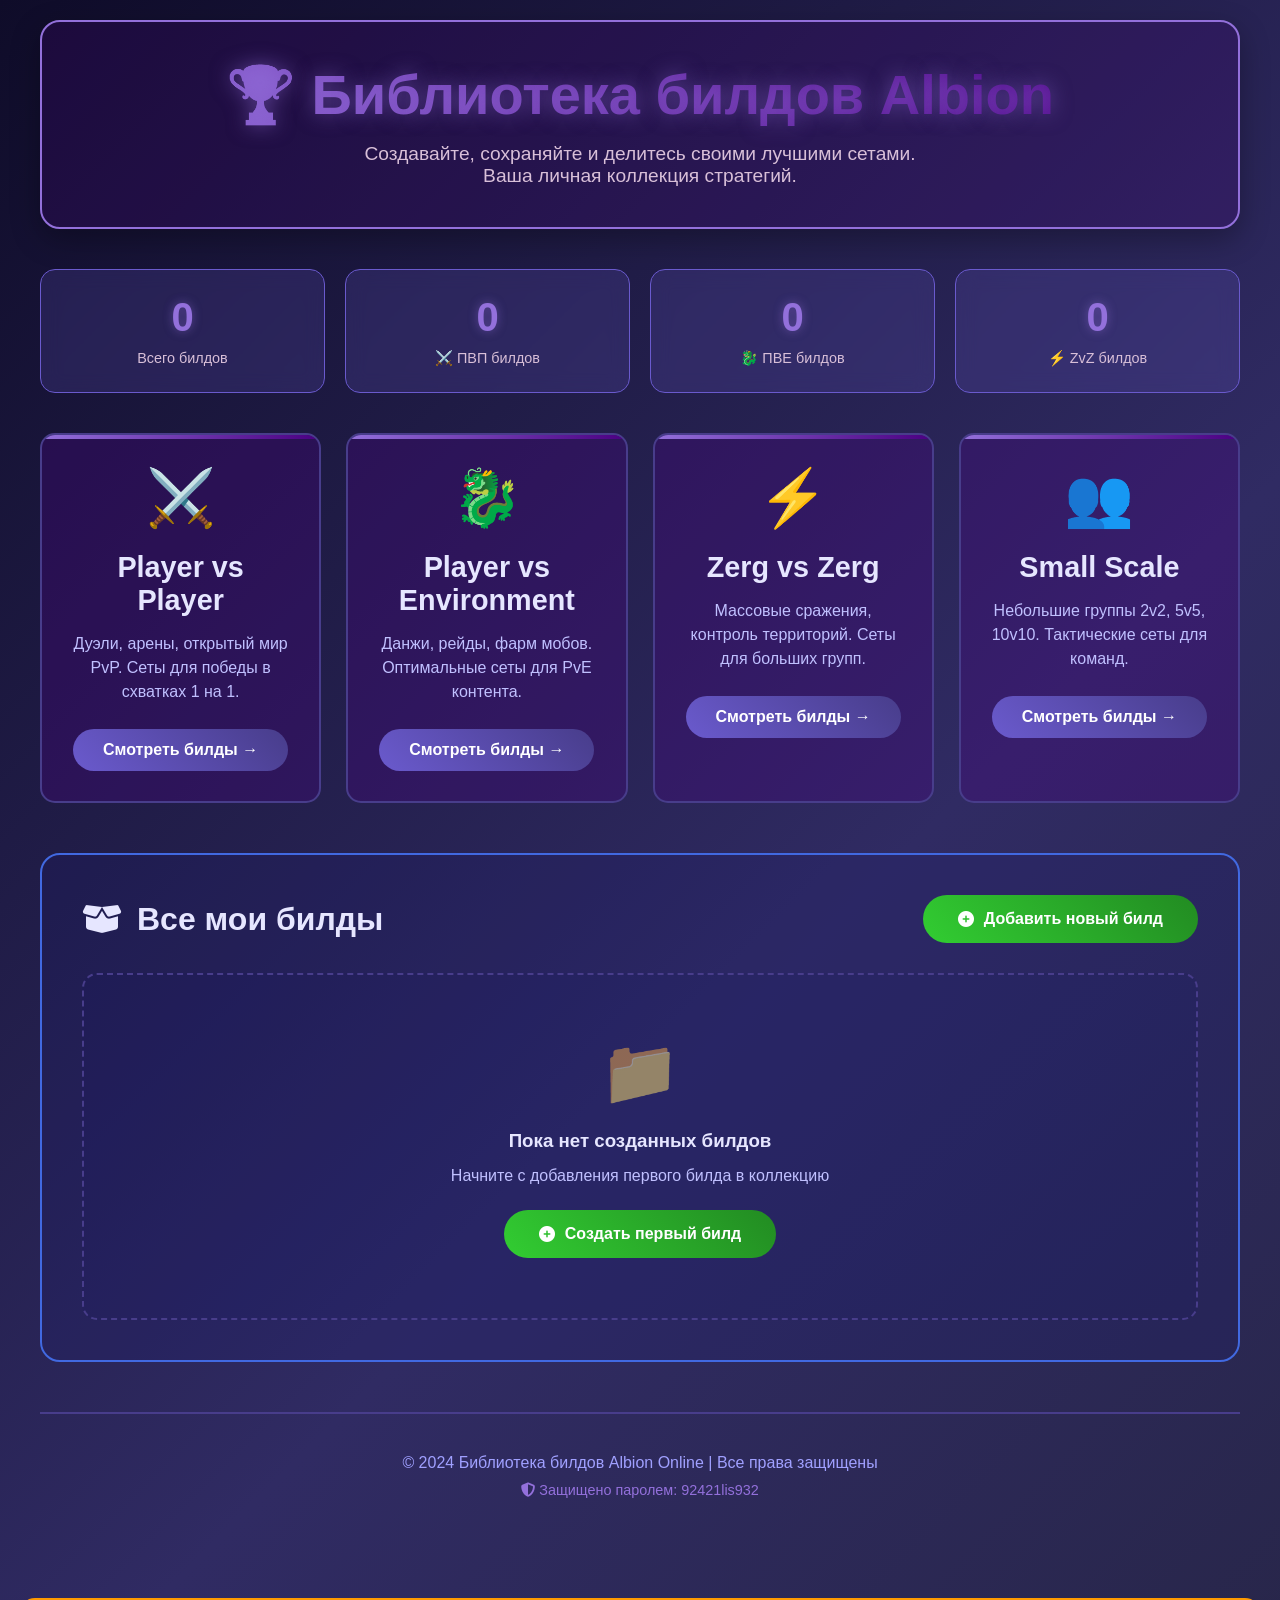
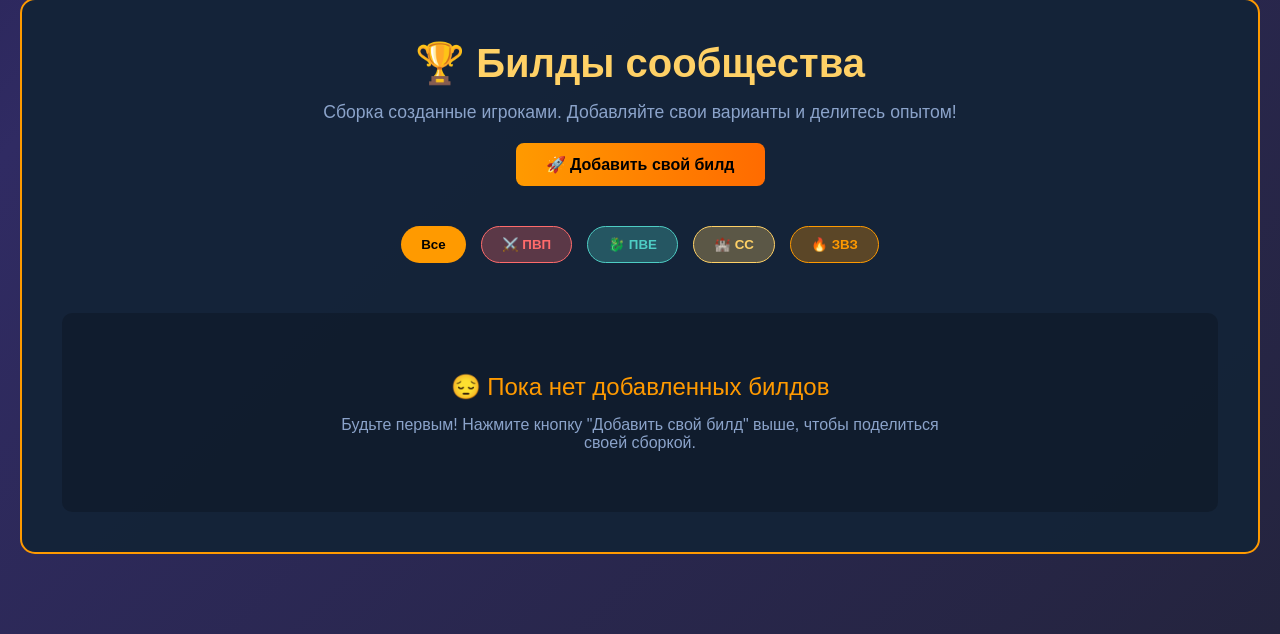
==== commit 0f4630fb: "Update index.html" ====
--- a/index.html
+++ b/index.html
@@ -629,3 +629,338 @@
     </script>
 </body>
 </html>
+<!-- ===== БИЛДЫ СООБЩЕСТВА НА ГЛАВНОЙ ===== -->
+<section id="community-builds" style="
+    margin: 60px 0;
+    padding: 40px;
+    background: rgba(20, 35, 55, 0.95);
+    border-radius: 15px;
+    border: 2px solid #ff9a00;
+">
+    <div style="text-align: center; margin-bottom: 40px;">
+        <h2 style="color: #ffd166; font-size: 2.5rem; margin-bottom: 15px;">
+            🏆 Билды сообщества
+        </h2>
+        <p style="color: #8ba3ca; font-size: 1.1rem; max-width: 800px; margin: 0 auto;">
+            Сборка созданные игроками. Добавляйте свои варианты и делитесь опытом!
+        </p>
+        <a href="add-build.html" style="
+            display: inline-block;
+            margin-top: 20px;
+            padding: 12px 30px;
+            background: linear-gradient(90deg, #ff9a00, #ff6b00);
+            color: black;
+            text-decoration: none;
+            border-radius: 8px;
+            font-weight: bold;
+            font-size: 16px;
+            transition: transform 0.3s;
+        " onmouseover="this.style.transform='scale(1.05)'" 
+           onmouseout="this.style.transform='scale(1)'">
+            🚀 Добавить свой билд
+        </a>
+    </div>
+
+    <!-- Фильтры по типу -->
+    <div style="
+        display: flex;
+        justify-content: center;
+        gap: 15px;
+        margin-bottom: 30px;
+        flex-wrap: wrap;
+    ">
+        <button class="filter-btn active" data-type="all" style="
+            padding: 10px 20px;
+            background: #ff9a00;
+            border: none;
+            border-radius: 20px;
+            color: black;
+            font-weight: bold;
+            cursor: pointer;
+            transition: 0.3s;
+        ">Все</button>
+        <button class="filter-btn" data-type="pvp" style="
+            padding: 10px 20px;
+            background: rgba(255,107,107,0.3);
+            border: 1px solid #ff6b6b;
+            border-radius: 20px;
+            color: #ff6b6b;
+            font-weight: bold;
+            cursor: pointer;
+            transition: 0.3s;
+        ">⚔️ ПВП</button>
+        <button class="filter-btn" data-type="pve" style="
+            padding: 10px 20px;
+            background: rgba(78,205,196,0.3);
+            border: 1px solid #4ecdc4;
+            border-radius: 20px;
+            color: #4ecdc4;
+            font-weight: bold;
+            cursor: pointer;
+            transition: 0.3s;
+        ">🐉 ПВЕ</button>
+        <button class="filter-btn" data-type="ss" style="
+            padding: 10px 20px;
+            background: rgba(255,209,102,0.3);
+            border: 1px solid #ffd166;
+            border-radius: 20px;
+            color: #ffd166;
+            font-weight: bold;
+            cursor: pointer;
+            transition: 0.3s;
+        ">🏰 СС</button>
+        <button class="filter-btn" data-type="zvz" style="
+            padding: 10px 20px;
+            background: rgba(255,154,0,0.3);
+            border: 1px solid #ff9a00;
+            border-radius: 20px;
+            color: #ff9a00;
+            font-weight: bold;
+            cursor: pointer;
+            transition: 0.3s;
+        ">🔥 ЗВЗ</button>
+    </div>
+
+    <!-- Контейнер для билдов -->
+    <div id="builds-container" style="
+        display: grid;
+        grid-template-columns: repeat(auto-fill, minmax(350px, 1fr));
+        gap: 25px;
+        margin-top: 30px;
+    ">
+        <!-- Билды будут загружаться сюда -->
+        <div style="
+            grid-column: 1 / -1;
+            text-align: center;
+            padding: 40px;
+            background: rgba(0,0,0,0.2);
+            border-radius: 10px;
+        ">
+            <p style="color: #8ba3ca; font-size: 1.2rem;">
+                Загрузка билдов...
+            </p>
+        </div>
+    </div>
+
+    <!-- Сообщение если нет билдов -->
+    <div id="no-builds-message" style="
+        display: none;
+        text-align: center;
+        padding: 60px 20px;
+        background: rgba(0,0,0,0.2);
+        border-radius: 10px;
+        margin-top: 20px;
+    ">
+        <p style="color: #ff9a00; font-size: 1.5rem; margin-bottom: 15px;">
+            😔 Пока нет добавленных билдов
+        </p>
+        <p style="color: #8ba3ca; max-width: 600px; margin: 0 auto;">
+            Будьте первым! Нажмите кнопку "Добавить свой билд" выше, чтобы поделиться своей сборкой.
+        </p>
+    </div>
+</section>
+
+<script>
+// Загружаем билды при загрузке страницы
+document.addEventListener('DOMContentLoaded', function() {
+    loadBuilds();
+    setupFilters();
+});
+
+// Загрузка всех билдов
+function loadBuilds() {
+    const builds = JSON.parse(localStorage.getItem('albion_builds') || '{}');
+    displayAllBuilds(builds);
+}
+
+// Отображение всех билдов
+function displayAllBuilds(buildsData) {
+    const container = document.getElementById('builds-container');
+    const noBuildsMessage = document.getElementById('no-builds-message');
+    
+    // Собираем все билды из всех категорий
+    let allBuilds = [];
+    
+    // Перебираем все типы билдов
+    for (const type in buildsData) {
+        if (buildsData[type] && buildsData[type].length > 0) {
+            buildsData[type].forEach(build => {
+                allBuilds.push({
+                    ...build,
+                    buildType: type // Добавляем тип для фильтрации
+                });
+            });
+        }
+    }
+    
+    // Сортируем по дате (новые сверху)
+    allBuilds.sort((a, b) => b.id - a.id);
+    
+    // Если нет билдов
+    if (allBuilds.length === 0) {
+        container.innerHTML = '';
+        noBuildsMessage.style.display = 'block';
+        return;
+    }
+    
+    // Показываем контейнер
+    noBuildsMessage.style.display = 'none';
+    
+    // Отображаем все билды
+    let html = '';
+    allBuilds.forEach(build => {
+        const typeColors = {
+            'pvp': { border: '#ff6b6b', bg: 'rgba(255,107,107,0.1)', text: 'ПВП', icon: '⚔️' },
+            'pve': { border: '#4ecdc4', bg: 'rgba(78,205,196,0.1)', text: 'ПВЕ', icon: '🐉' },
+            'ss': { border: '#ffd166', bg: 'rgba(255,209,102,0.1)', text: 'СС', icon: '🏰' },
+            'zvz': { border: '#ff9a00', bg: 'rgba(255,154,0,0.1)', text: 'ЗВЗ', icon: '🔥' }
+        };
+        
+        const colors = typeColors[build.buildType] || typeColors['pvp'];
+        
+        html += `
+            <div class="build-card" data-type="${build.buildType}" style="
+                background: rgba(30, 50, 80, 0.7);
+                border-radius: 12px;
+                padding: 20px;
+                border-left: 5px solid ${colors.border};
+                transition: transform 0.3s, box-shadow 0.3s;
+                cursor: pointer;
+            " onmouseover="this.style.transform='translateY(-5px)'; this.style.boxShadow='0 10px 20px rgba(0,0,0,0.3)'" 
+               onmouseout="this.style.transform='translateY(0)'; this.style.boxShadow='none'"
+               onclick="window.location.href='${build.buildType}.html'">
+                
+                <div style="display: flex; justify-content: space-between; align-items: flex-start; margin-bottom: 15px;">
+                    <h3 style="color: white; margin: 0; font-size: 1.3rem;">${build.name || build.weapon}</h3>
+                    <span style="
+                        background: ${colors.border};
+                        color: black;
+                        padding: 5px 12px;
+                        border-radius: 15px;
+                        font-size: 0.9rem;
+                        font-weight: bold;
+                    ">
+                        ${colors.icon} ${colors.text}
+                    </span>
+                </div>
+                
+                <div style="margin-bottom: 15px;">
+                    <p style="color: #e0e0e0; margin: 8px 0; font-size: 1.1rem;">
+                        <strong>🗡️ Оружие:</strong> ${build.weapon}
+                    </p>
+                    <p style="color: #8ba3ca; margin: 5px 0; font-size: 0.95rem;">
+                        <strong>🛡️ Броня:</strong> ${build.armor.split('\n').slice(0, 2).join(', ')}...
+                    </p>
+                    <div style="display: flex; gap: 15px; margin-top: 10px;">
+                        ${build.food ? `<span style="color: #4ecdc4;">🍖 ${build.food}</span>` : ''}
+                        ${build.potion ? `<span style="color: #4fc3f7;">🧪 ${build.potion}</span>` : ''}
+                    </div>
+                </div>
+                
+                <div style="
+                    margin-top: 15px;
+                    padding-top: 15px;
+                    border-top: 1px solid rgba(255,255,255,0.1);
+                    display: flex;
+                    justify-content: space-between;
+                    align-items: center;
+                ">
+                    <div style="color: #8ba3ca; font-size: 0.9rem;">
+                        👤 ${build.author || 'Аноним'}
+                    </div>
+                    <div style="color: #8ba3ca; font-size: 0.85rem;">
+                        📅 ${build.date || 'Недавно'}
+                    </div>
+                </div>
+            </div>
+        `;
+    });
+    
+    container.innerHTML = html;
+}
+
+// Настройка фильтров
+function setupFilters() {
+    const filterButtons = document.querySelectorAll('.filter-btn');
+    
+    filterButtons.forEach(button => {
+        button.addEventListener('click', function() {
+            // Убираем активный класс у всех кнопок
+            filterButtons.forEach(btn => {
+                btn.style.background = btn === this ? '' : '';
+                btn.style.color = btn === this ? 'black' : '';
+            });
+            
+            // Добавляем активный класс текущей кнопке
+            const type = this.getAttribute('data-type');
+            
+            if (type === 'all') {
+                this.style.background = '#ff9a00';
+                this.style.color = 'black';
+            } else if (type === 'pvp') {
+                this.style.background = '#ff6b6b';
+                this.style.color = 'black';
+            } else if (type === 'pve') {
+                this.style.background = '#4ecdc4';
+                this.style.color = 'black';
+            } else if (type === 'ss') {
+                this.style.background = '#ffd166';
+                this.style.color = 'black';
+            } else if (type === 'zvz') {
+                this.style.background = '#ff9a00';
+                this.style.color = 'black';
+            }
+            
+            // Фильтруем билды
+            filterBuilds(type);
+        });
+    });
+}
+
+// Фильтрация билдов
+function filterBuilds(type) {
+    const buildCards = document.querySelectorAll('.build-card');
+    
+    buildCards.forEach(card => {
+        if (type === 'all' || card.getAttribute('data-type') === type) {
+            card.style.display = 'block';
+        } else {
+            card.style.display = 'none';
+        }
+    });
+    
+    // Показываем сообщение если нет билдов после фильтрации
+    const visibleCards = Array.from(buildCards).filter(card => 
+        card.style.display !== 'none'
+    );
+    
+    const noBuildsMessage = document.getElementById('no-builds-message');
+    if (visibleCards.length === 0 && type !== 'all') {
+        noBuildsMessage.innerHTML = `
+            <p style="color: #ff9a00; font-size: 1.5rem; margin-bottom: 15px;">
+                😔 Нет билдов в категории "${getTypeName(type)}"
+            </p>
+            <p style="color: #8ba3ca; max-width: 600px; margin: 0 auto;">
+                Будьте первым кто добавит билд в эту категорию!
+            </p>
+        `;
+        noBuildsMessage.style.display = 'block';
+    } else {
+        noBuildsMessage.style.display = 'none';
+    }
+}
+
+// Получение названия типа
+function getTypeName(type) {
+    const names = {
+        'pvp': 'ПВП',
+        'pve': 'ПВЕ', 
+        'ss': 'СС',
+        'zvz': 'ЗВЗ'
+    };
+    return names[type] || type;
+}
+
+// Автоматическое обновление каждые 30 секунд
+setInterval(loadBuilds, 30000);
+</script>
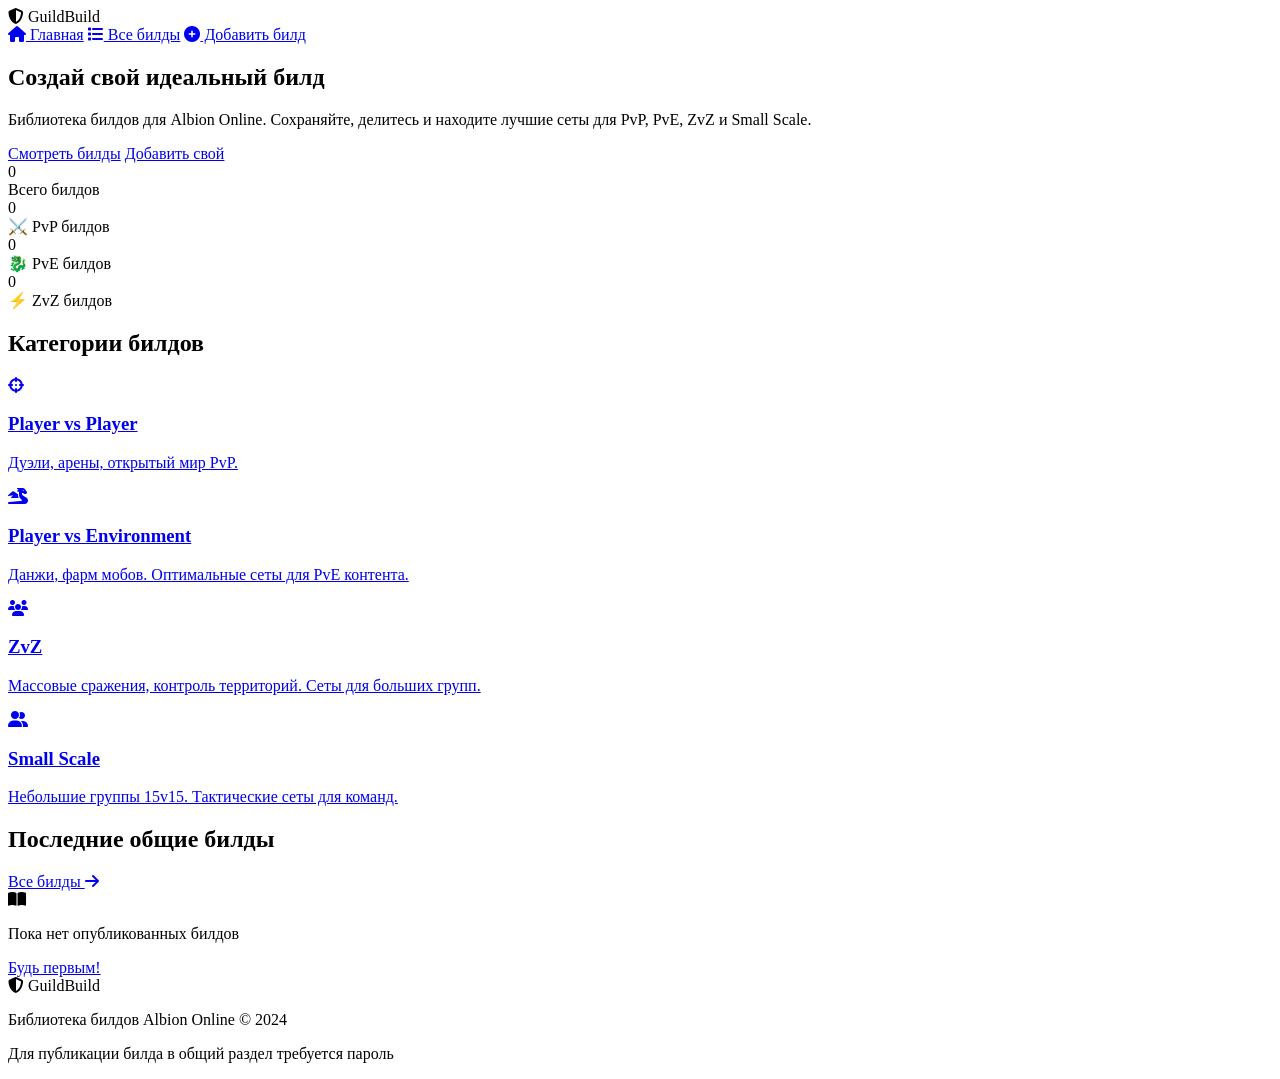
==== commit 347fc1bb: "Update index.html" ====
--- a/index.html
+++ b/index.html
@@ -3,964 +3,133 @@
 <head>
     <meta charset="UTF-8">
     <meta name="viewport" content="width=device-width, initial-scale=1.0">
-    <title>🏆 Библиотека билдов Albion</title>
-    <style>
-        * {
-            margin: 0;
-            padding: 0;
-            box-sizing: border-box;
-            font-family: 'Arial', sans-serif;
-        }
-        
-        body {
-            background: linear-gradient(135deg, #0f0c29, #302b63, #24243e);
-            color: #e6e6ff;
-            min-height: 100vh;
-            padding: 20px;
-        }
-        
-        .container {
-            max-width: 1200px;
-            margin: 0 auto;
-        }
-        
-        /* ШАПКА */
-        .main-header {
-            text-align: center;
-            padding: 40px 20px;
-            background: rgba(76, 0, 130, 0.2);
-            border-radius: 20px;
-            margin-bottom: 40px;
-            border: 2px solid #9370db;
-            box-shadow: 0 10px 30px rgba(0, 0, 0, 0.3);
-        }
-        
-        .main-header h1 {
-            font-size: 3.5rem;
-            background: linear-gradient(45deg, #9370db, #4b0082);
-            -webkit-background-clip: text;
-            -webkit-text-fill-color: transparent;
-            margin-bottom: 15px;
-            text-shadow: 0 0 20px rgba(147, 112, 219, 0.5);
-        }
-        
-        .main-header p {
-            font-size: 1.2rem;
-            color: #d8bfd8;
-            max-width: 600px;
-            margin: 0 auto;
-        }
-        
-        /* СТАТИСТИКА */
-        .stats-grid {
-            display: grid;
-            grid-template-columns: repeat(auto-fit, minmax(200px, 1fr));
-            gap: 20px;
-            margin-bottom: 40px;
-        }
-        
-        .stat-card {
-            background: rgba(106, 90, 205, 0.2);
-            border-radius: 15px;
-            padding: 25px;
-            text-align: center;
-            border: 1px solid #6a5acd;
-            transition: all 0.3s;
-            backdrop-filter: blur(10px);
-        }
-        
-        .stat-card:hover {
-            transform: translateY(-5px);
-            box-shadow: 0 15px 30px rgba(106, 90, 205, 0.3);
-        }
-        
-        .stat-number {
-            font-size: 2.5rem;
-            font-weight: bold;
-            color: #9370db;
-            text-shadow: 0 0 10px rgba(147, 112, 219, 0.5);
-        }
-        
-        .stat-label {
-            color: #d8bfd8;
-            margin-top: 10px;
-            font-size: 0.9rem;
-        }
-        
-        /* КАТЕГОРИИ */
-        .categories-grid {
-            display: grid;
-            grid-template-columns: repeat(auto-fit, minmax(280px, 1fr));
-            gap: 25px;
-            margin-bottom: 50px;
-        }
-        
-        .category-card {
-            background: rgba(75, 0, 130, 0.3);
-            border-radius: 15px;
-            padding: 30px;
-            text-align: center;
-            border: 2px solid #483d8b;
-            transition: all 0.4s;
-            cursor: pointer;
-            position: relative;
-            overflow: hidden;
-        }
-        
-        .category-card:hover {
-            transform: translateY(-10px) scale(1.02);
-            border-color: #9370db;
-            box-shadow: 0 20px 40px rgba(147, 112, 219, 0.4);
-        }
-        
-        .category-card::before {
-            content: '';
-            position: absolute;
-            top: 0;
-            left: 0;
-            right: 0;
-            height: 4px;
-            background: linear-gradient(90deg, #9370db, #4b0082);
-        }
-        
-        .category-icon {
-            font-size: 3.5rem;
-            margin-bottom: 20px;
-            display: block;
-        }
-        
-        .category-card h3 {
-            color: #e6e6ff;
-            font-size: 1.8rem;
-            margin-bottom: 15px;
-        }
-        
-        .category-card p {
-            color: #c0c0ff;
-            margin-bottom: 25px;
-            line-height: 1.5;
-        }
-        
-        .category-btn {
-            background: linear-gradient(45deg, #6a5acd, #483d8b);
-            color: white;
-            border: none;
-            padding: 12px 30px;
-            border-radius: 25px;
-            font-weight: bold;
-            cursor: pointer;
-            transition: all 0.3s;
-            text-decoration: none;
-            display: inline-block;
-        }
-        
-        .category-btn:hover {
-            background: linear-gradient(45deg, #7b68ee, #5d4acd);
-            transform: scale(1.05);
-        }
-        
-        /* БИЛДЫ */
-        .builds-section {
-            background: rgba(25, 25, 112, 0.2);
-            border-radius: 20px;
-            padding: 40px;
-            margin-bottom: 40px;
-            border: 2px solid #4169e1;
-        }
-        
-        .section-header {
-            display: flex;
-            justify-content: space-between;
-            align-items: center;
-            margin-bottom: 30px;
-        }
-        
-        .section-title {
-            color: #e6e6ff;
-            font-size: 2rem;
-            display: flex;
-            align-items: center;
-            gap: 15px;
-        }
-        
-        .add-build-btn {
-            background: linear-gradient(45deg, #32cd32, #228b22);
-            color: white;
-            text-decoration: none;
-            padding: 15px 35px;
-            border-radius: 25px;
-            font-weight: bold;
-            display: flex;
-            align-items: center;
-            gap: 10px;
-            transition: all 0.3s;
-        }
-        
-        .add-build-btn:hover {
-            transform: translateY(-3px);
-            box-shadow: 0 10px 20px rgba(50, 205, 50, 0.3);
-        }
-        
-        /* СЕТКА БИЛДОВ */
-        .builds-grid {
-            display: grid;
-            grid-template-columns: repeat(auto-fill, minmax(350px, 1fr));
-            gap: 25px;
-        }
-        
-        .build-card {
-            background: rgba(65, 105, 225, 0.1);
-            border-radius: 15px;
-            padding: 25px;
-            border: 1px solid #4169e1;
-            transition: all 0.3s;
-            position: relative;
-        }
-        
-        .build-card:hover {
-            transform: translateY(-5px);
-            border-color: #9370db;
-            box-shadow: 0 15px 30px rgba(147, 112, 219, 0.2);
-        }
-        
-        .build-header {
-            display: flex;
-            justify-content: space-between;
-            align-items: flex-start;
-            margin-bottom: 20px;
-        }
-        
-        .build-name {
-            color: #e6e6ff;
-            font-size: 1.4rem;
-            font-weight: bold;
-            margin-bottom: 5px;
-            cursor: pointer;
-        }
-        
-        .build-category {
-            background: rgba(147, 112, 219, 0.2);
-            color: #9370db;
-            padding: 5px 15px;
-            border-radius: 20px;
-            font-size: 0.9rem;
-        }
-        
-        .build-description {
-            color: #c0c0ff;
-            margin-bottom: 20px;
-            line-height: 1.6;
-            min-height: 60px;
-        }
-        
-        .build-items-preview {
-            background: rgba(0, 0, 0, 0.2);
-            padding: 15px;
-            border-radius: 10px;
-            margin-bottom: 20px;
-            border-left: 4px solid #9370db;
-        }
-        
-        .build-footer {
-            display: flex;
-            justify-content: space-between;
-            align-items: center;
-            padding-top: 20px;
-            border-top: 1px solid #483d8b;
-        }
-        
-        .build-date {
-            color: #a0a0ff;
-            font-size: 0.9rem;
-        }
-        
-        .build-actions {
-            display: flex;
-            gap: 10px;
-        }
-        
-        .action-btn {
-            padding: 8px 15px;
-            border-radius: 8px;
-            border: none;
-            cursor: pointer;
-            font-size: 0.9rem;
-            transition: all 0.3s;
-            display: flex;
-            align-items: center;
-            gap: 5px;
-        }
-        
-        .view-btn {
-            background: rgba(65, 105, 225, 0.3);
-            color: #6495ed;
-            border: 1px solid #4169e1;
-        }
-        
-        .delete-btn {
-            background: rgba(220, 20, 60, 0.2);
-            color: #dc143c;
-            border: 1px solid #dc143c;
-        }
-        
-        .action-btn:hover {
-            transform: translateY(-2px);
-        }
-        
-        /* ФУТЕР */
-        footer {
-            text-align: center;
-            padding: 40px 20px;
-            margin-top: 50px;
-            border-top: 2px solid #483d8b;
-            color: #a0a0ff;
-        }
-        
-        /* ПУСТОЕ СОСТОЯНИЕ */
-        .empty-state {
-            text-align: center;
-            padding: 60px 20px;
-            background: rgba(25, 25, 112, 0.1);
-            border-radius: 15px;
-            border: 2px dashed #483d8b;
-        }
-        
-        .empty-icon {
-            font-size: 4rem;
-            color: #483d8b;
-            margin-bottom: 20px;
-            opacity: 0.5;
-        }
-        
-        /* АДАПТИВНОСТЬ */
-        @media (max-width: 768px) {
-            .main-header h1 {
-                font-size: 2.5rem;
-            }
-            
-            .section-header {
-                flex-direction: column;
-                gap: 20px;
-                text-align: center;
-            }
-            
-            .builds-grid {
-                grid-template-columns: 1fr;
-            }
-            
-            .categories-grid {
-                grid-template-columns: 1fr;
-            }
-        }
-    </style>
+    <title>GuildBuild | Библиотека билдов Albion Online</title>
+    <link rel="stylesheet" href="css/style.css">
+    <link rel="stylesheet" href="css/components.css">
     <link rel="stylesheet" href="https://cdnjs.cloudflare.com/ajax/libs/font-awesome/6.4.0/css/all.min.css">
 </head>
 <body>
-    <div class="container">
-        <!-- ШАПКА -->
-        <header class="main-header">
-            <h1>🏆 Библиотека билдов Albion</h1>
-            <p>Создавайте, сохраняйте и делитесь своими лучшими сетами. Ваша личная коллекция стратегий.</p>
-        </header>
-        
-        <!-- СТАТИСТИКА -->
-        <div class="stats-grid">
-            <div class="stat-card">
-                <div class="stat-number" id="totalBuilds">0</div>
-                <div class="stat-label">Всего билдов</div>
+    <!-- Шапка -->
+    <header class="header">
+        <div class="container">
+            <nav class="navbar">
+                <div class="logo">
+                    <i class="fas fa-shield-alt"></i>
+                    <span>GuildBuild</span>
+                </div>
+                <div class="nav-links">
+                    <a href="index.html" class="active"><i class="fas fa-home"></i> Главная</a>
+                    <a href="builds.html"><i class="fas fa-list"></i> Все билды</a>
+                    <a href="add-build.html"><i class="fas fa-plus-circle"></i> Добавить билд</a>
+                </div>
+            </nav>
+        </div>
+    </header>
+
+    <!-- Герой-секция -->
+    <section class="hero">
+        <div class="container">
+            <div class="hero-content">
+                <h1>Создай свой идеальный билд</h1>
+                <p>Библиотека билдов для Albion Online. Сохраняйте, делитесь и находите лучшие сеты для PvP, PvE, ZvZ и Small Scale.</p>
+                <div class="hero-buttons">
+                    <a href="builds.html" class="btn btn-primary">Смотреть билды</a>
+                    <a href="add-build.html" class="btn btn-secondary">Добавить свой</a>
+                </div>
             </div>
-            <div class="stat-card">
-                <div class="stat-number" id="pvpBuilds">0</div>
-                <div class="stat-label">⚔️ ПВП билдов</div>
-            </div>
-            <div class="stat-card">
-                <div class="stat-number" id="pveBuilds">0</div>
-                <div class="stat-label">🐉 ПВЕ билдов</div>
-            </div>
-            <div class="stat-card">
-                <div class="stat-number" id="zvzBuilds">0</div>
-                <div class="stat-label">⚡ ZvZ билдов</div>
+            <div class="hero-stats">
+                <div class="stat-card">
+                    <div class="stat-number" id="total-builds">0</div>
+                    <div class="stat-label">Всего билдов</div>
+                </div>
+                <div class="stat-card">
+                    <div class="stat-number" id="pvp-builds">0</div>
+                    <div class="stat-label">⚔️ PvP билдов</div>
+                </div>
+                <div class="stat-card">
+                    <div class="stat-number" id="pve-builds">0</div>
+                    <div class="stat-label">🐉 PvE билдов</div>
+                </div>
+                <div class="stat-card">
+                    <div class="stat-number" id="zvz-builds">0</div>
+                    <div class="stat-label">⚡ ZvZ билдов</div>
+                </div>
             </div>
         </div>
-        
-        <!-- КАТЕГОРИИ -->
-        <div class="categories-grid">
-            <div class="category-card" onclick="window.location.href='pvp.html'">
-                <div class="category-icon">⚔️</div>
-                <h3>Player vs Player</h3>
-                <p>Дуэли, арены, открытый мир PvP. Сеты для победы в схватках 1 на 1.</p>
-                <a href="pvp.html" class="category-btn">Смотреть билды →</a>
-            </div>
-            
-            <div class="category-card" onclick="window.location.href='pve.html'">
-                <div class="category-icon">🐉</div>
-                <h3>Player vs Environment</h3>
-                <p>Данжи, рейды, фарм мобов. Оптимальные сеты для PvE контента.</p>
-                <a href="pve.html" class="category-btn">Смотреть билды →</a>
-            </div>
-            
-            <div class="category-card" onclick="window.location.href='zvz.html'">
-                <div class="category-icon">⚡</div>
-                <h3>Zerg vs Zerg</h3>
-                <p>Массовые сражения, контроль территорий. Сеты для больших групп.</p>
-                <a href="zvz.html" class="category-btn">Смотреть билды →</a>
-            </div>
-            
-            <div class="category-card" onclick="window.location.href='smallscale.html'">
-                <div class="category-icon">👥</div>
-                <h3>Small Scale</h3>
-                <p>Небольшие группы 2v2, 5v5, 10v10. Тактические сеты для команд.</p>
-                <a href="smallscale.html" class="category-btn">Смотреть билды →</a>
+    </section>
+
+    <!-- Категории -->
+    <section class="categories">
+        <div class="container">
+            <h2 class="section-title">Категории билдов</h2>
+            <div class="categories-grid">
+                <a href="builds.html?category=pvp" class="category-card">
+                    <div class="category-icon">
+                        <i class="fas fa-crosshairs"></i>
+                    </div>
+                    <h3>Player vs Player</h3>
+                    <p>Дуэли, арены, открытый мир PvP.</p>
+                </a>
+                <a href="builds.html?category=pve" class="category-card">
+                    <div class="category-icon">
+                        <i class="fas fa-dragon"></i>
+                    </div>
+                    <h3>Player vs Environment</h3>
+                    <p>Данжи, фарм мобов. Оптимальные сеты для PvE контента.</p>
+                </a>
+                <a href="builds.html?category=zvz" class="category-card">
+                    <div class="category-icon">
+                        <i class="fas fa-users"></i>
+                    </div>
+                    <h3>ZvZ</h3>
+                    <p>Массовые сражения, контроль территорий. Сеты для больших групп.</p>
+                </a>
+                <a href="builds.html?category=smallscale" class="category-card">
+                    <div class="category-icon">
+                        <i class="fas fa-user-friends"></i>
+                    </div>
+                    <h3>Small Scale</h3>
+                    <p>Небольшие группы 15v15. Тактические сеты для команд.</p>
+                </a>
             </div>
         </div>
-        
-        <!-- ВСЕ БИЛДЫ -->
-        <section class="builds-section">
+    </section>
+
+    <!-- Последние билды -->
+    <section class="recent-builds">
+        <div class="container">
             <div class="section-header">
-                <h2 class="section-title"><i class="fas fa-box-open"></i> Все мои билды</h2>
-                <a href="add-build.html" class="add-build-btn">
-                    <i class="fas fa-plus-circle"></i> Добавить новый билд
-                </a>
+                <h2 class="section-title">Последние общие билды</h2>
+                <a href="builds.html" class="view-all">Все билды <i class="fas fa-arrow-right"></i></a>
             </div>
-            
-            <!-- КОНТЕЙНЕР ДЛЯ БИЛДОВ -->
-            <div id="buildsContainer">
+            <div class="builds-list" id="recent-builds">
+                <!-- Сюда загружаются последние билды -->
                 <div class="empty-state">
-                    <div class="empty-icon">📁</div>
-                    <h3 style="color: #e6e6ff; margin-bottom: 15px;">Пока нет созданных билдов</h3>
-                    <p style="color: #c0c0ff; margin-bottom: 25px;">Начните с добавления первого билда в коллекцию</p>
-                    <a href="add-build.html" class="add-build-btn" style="display: inline-flex;">
-                        <i class="fas fa-plus-circle"></i> Создать первый билд
-                    </a>
+                    <i class="fas fa-book-open"></i>
+                    <p>Пока нет опубликованных билдов</p>
+                    <a href="add-build.html" class="btn btn-outline">Будь первым!</a>
                 </div>
             </div>
-        </section>
-        
-        <!-- ФУТЕР -->
-        <footer>
-            <p>© 2024 Библиотека билдов Albion Online | Все права защищены</p>
-            <p style="margin-top: 10px; font-size: 0.9rem; color: #9370db;">
-                <i class="fas fa-shield-alt"></i> Защищено паролем: 92421lis932
-            </p>
-        </footer>
-    </div>
-    
-    <!-- МОДАЛЬНОЕ ОКНО ДЛЯ ПРОСМОТРА БИЛДА -->
-    <div id="buildModal" style="display: none; position: fixed; top: 0; left: 0; width: 100%; height: 100%; background: rgba(0,0,0,0.9); z-index: 1000; justify-content: center; align-items: center;">
-        <div style="background: linear-gradient(135deg, #1e1b4b, #312e81); border-radius: 20px; padding: 40px; max-width: 800px; width: 90%; max-height: 80vh; overflow-y: auto; border: 3px solid #7c3aed; position: relative;">
-            <button onclick="closeBuildModal()" style="position: absolute; top: 15px; right: 15px; background: none; border: none; color: #a0a0ff; font-size: 1.5rem; cursor: pointer;">✕</button>
-            
-            <div id="modalContent">
-                <!-- Сюда загрузится информация о билде -->
+        </div>
+    </section>
+
+    <!-- Подвал -->
+    <footer class="footer">
+        <div class="container">
+            <div class="footer-content">
+                <div class="footer-logo">
+                    <i class="fas fa-shield-alt"></i>
+                    <span>GuildBuild</span>
+                </div>
+                <p>Библиотека билдов Albion Online © 2024</p>
+                <p class="footer-note">Для публикации билда в общий раздел требуется пароль</p>
             </div>
         </div>
-    </div>
-    
-    <!-- МОДАЛЬНОЕ ОКНО ДЛЯ УДАЛЕНИЯ -->
-    <div id="deleteModal" style="display: none; position: fixed; top: 0; left: 0; width: 100%; height: 100%; background: rgba(0,0,0,0.9); z-index: 1000; justify-content: center; align-items: center;">
-        <div style="background: linear-gradient(135deg, #450a0a, #7f1d1d); border-radius: 20px; padding: 40px; max-width: 500px; width: 90%; border: 3px solid #dc2626;">
-            <h3 style="color: #fca5a5; text-align: center; margin-bottom: 25px; font-size: 1.8rem;">
-                <i class="fas fa-exclamation-triangle"></i> Удаление билда
-            </h3>
-            
-            <p style="color: #fecaca; text-align: center; margin-bottom: 30px;">
-                Для удаления билда введите пароль безопасности:
-            </p>
-            
-            <input type="password" id="deletePassword" placeholder="Введите пароль 92421lis932" 
-                   style="width: 100%; padding: 15px; background: rgba(0,0,0,0.5); border: 2px solid #dc2626; border-radius: 10px; color: white; font-size: 1rem; margin-bottom: 20px;">
-            
-            <div id="deleteError" style="color: #f87171; text-align: center; margin-bottom: 20px; display: none;">
-                <i class="fas fa-times-circle"></i> Неверный пароль!
-            </div>
-            
-            <div style="display: flex; gap: 15px; justify-content: center;">
-                <button onclick="closeDeleteModal()" 
-                        style="padding: 12px 30px; background: #374151; color: #d1d5db; border: none; border-radius: 10px; cursor: pointer; font-weight: bold;">
-                    Отмена
-                </button>
-                <button onclick="confirmDelete()" 
-                        style="padding: 12px 30px; background: linear-gradient(45deg, #dc2626, #991b1b); color: white; border: none; border-radius: 10px; cursor: pointer; font-weight: bold;">
-                    Удалить билд
-                </button>
-            </div>
-        </div>
-    </div>
-    
-    <script src="script.js"></script>
-    <script>
-        // Инициализация главной страницы
-        document.addEventListener('DOMContentLoaded', function() {
-            updateStats();
-            renderBuilds();
-        });
-        
-        // Обновление статистики
-        function updateStats() {
-            try {
-                const builds = JSON.parse(localStorage.getItem('builds')) || [];
-                const total = builds.length;
-                
-                const pvp = builds.filter(b => b.category === 'pvp').length;
-                const pve = builds.filter(b => b.category === 'pve').length;
-                const zvz = builds.filter(b => b.category === 'zvz').length;
-                const smallscale = builds.filter(b => b.category === 'smallscale').length;
-                
-                document.getElementById('totalBuilds').textContent = total;
-                document.getElementById('pvpBuilds').textContent = pvp;
-                document.getElementById('pveBuilds').textContent = pve;
-                document.getElementById('zvzBuilds').textContent = zvz;
-            } catch (error) {
-                console.error("Ошибка статистики:", error);
-            }
-        }
-        
-        // Открыть просмотр билда
-        window.viewBuild = function(buildId) {
-            const builds = JSON.parse(localStorage.getItem('builds')) || [];
-            const build = builds.find(b => b.id === buildId);
-            
-            if (!build) {
-                alert('Билд не найден!');
-                return;
-            }
-            
-            const categoryNames = {
-                'pvp': '⚔️ ПВП',
-                'pve': '🐉 ПВЕ',
-                'zvz': '⚡ ZvZ',
-                'smallscale': '👥 Смолскейл'
-            };
-            
-            const date = new Date(build.createdAt).toLocaleDateString('ru-RU', {
-                day: '2-digit',
-                month: '2-digit',
-                year: 'numeric',
-                hour: '2-digit',
-                minute: '2-digit'
-            });
-            
-            let itemsHTML = '';
-            if (build.items && build.items.length > 0) {
-                itemsHTML = '<div style="background: rgba(0,0,0,0.3); padding: 20px; border-radius: 10px; margin-top: 20px;">';
-                itemsHTML += '<h4 style="color: #a78bfa; margin-bottom: 15px;"><i class="fas fa-list"></i> Экипировка:</h4>';
-                itemsHTML += '<ul style="list-style: none; padding: 0;">';
-                build.items.forEach(item => {
-                    itemsHTML += `<li style="padding: 8px 0; border-bottom: 1px solid #4c1d95; color: #ddd6fe;">${item}</li>`;
-                });
-                itemsHTML += '</ul></div>';
-            }
-            
-            const modalHTML = `
-                <h2 style="color: #c4b5fd; margin-bottom: 10px; font-size: 2rem;">${build.name}</h2>
-                <div style="display: flex; gap: 15px; margin-bottom: 20px; flex-wrap: wrap;">
-                    <span style="background: #7c3aed; color: white; padding: 5px 15px; border-radius: 20px;">
-                        ${categoryNames[build.category] || build.category}
-                    </span>
-                    <span style="color: #a0a0ff;">
-                        <i class="far fa-calendar"></i> ${date}
-                    </span>
-                </div>
-                
-                ${build.description ? `
-                    <div style="margin-bottom: 25px;">
-                        <h3 style="color: #a78bfa; margin-bottom: 10px;"><i class="fas fa-scroll"></i> Описание тактики:</h3>
-                        <p style="color: #ddd6fe; line-height: 1.6; font-size: 1.1rem;">${build.description}</p>
-                    </div>
-                ` : ''}
-                
-                ${itemsHTML}
-                
-                ${build.imageURL ? `
-                    <div style="margin-top: 25px; text-align: center;">
-                        <h4 style="color: #a78bfa; margin-bottom: 15px;"><i class="fas fa-image"></i> Изображение билда:</h4>
-                        <img src="${build.imageURL}" style="max-width: 100%; border-radius: 10px; border: 2px solid #7c3aed;">
-                    </div>
-                ` : ''}
-            `;
-            
-            document.getElementById('modalContent').innerHTML = modalHTML;
-            document.getElementById('buildModal').style.display = 'flex';
-        };
-        
-        // Закрыть просмотр
-        window.closeBuildModal = function() {
-            document.getElementById('buildModal').style.display = 'none';
-        };
-        
-        // Удаление билда
-        let deleteBuildId = null;
-        
-        window.showDeleteModal = function(buildId) {
-            deleteBuildId = buildId;
-            document.getElementById('deleteModal').style.display = 'flex';
-            document.getElementById('deletePassword').value = '';
-            document.getElementById('deleteError').style.display = 'none';
-            document.getElementById('deletePassword').focus();
-        };
-        
-        window.closeDeleteModal = function() {
-            document.getElementById('deleteModal').style.display = 'none';
-            deleteBuildId = null;
-        };
-        
-        window.confirmDelete = function() {
-            const password = document.getElementById('deletePassword').value;
-            const errorElement = document.getElementById('deleteError');
-            
-            if (password !== '92421lis932') {
-                errorElement.style.display = 'block';
-                return;
-            }
-            
-            if (!deleteBuildId) return;
-            
-            let builds = JSON.parse(localStorage.getItem('builds')) || [];
-            builds = builds.filter(b => b.id !== deleteBuildId);
-            localStorage.setItem('builds', JSON.stringify(builds));
-            
-            closeDeleteModal();
-            updateStats();
-            renderBuilds();
-            
-            // Показать уведомление
-            alert('✅ Билд успешно удален!');
-        };
-    </script>
+    </footer>
+
+    <!-- Скрипты -->
+    <script src="js/config.js"></script>
+    <script src="js/main.js"></script>
+    <script src="js/builds.js"></script>
 </body>
 </html>
-<!-- ===== БИЛДЫ СООБЩЕСТВА НА ГЛАВНОЙ ===== -->
-<section id="community-builds" style="
-    margin: 60px 0;
-    padding: 40px;
-    background: rgba(20, 35, 55, 0.95);
-    border-radius: 15px;
-    border: 2px solid #ff9a00;
-">
-    <div style="text-align: center; margin-bottom: 40px;">
-        <h2 style="color: #ffd166; font-size: 2.5rem; margin-bottom: 15px;">
-            🏆 Билды сообщества
-        </h2>
-        <p style="color: #8ba3ca; font-size: 1.1rem; max-width: 800px; margin: 0 auto;">
-            Сборка созданные игроками. Добавляйте свои варианты и делитесь опытом!
-        </p>
-        <a href="add-build.html" style="
-            display: inline-block;
-            margin-top: 20px;
-            padding: 12px 30px;
-            background: linear-gradient(90deg, #ff9a00, #ff6b00);
-            color: black;
-            text-decoration: none;
-            border-radius: 8px;
-            font-weight: bold;
-            font-size: 16px;
-            transition: transform 0.3s;
-        " onmouseover="this.style.transform='scale(1.05)'" 
-           onmouseout="this.style.transform='scale(1)'">
-            🚀 Добавить свой билд
-        </a>
-    </div>
-
-    <!-- Фильтры по типу -->
-    <div style="
-        display: flex;
-        justify-content: center;
-        gap: 15px;
-        margin-bottom: 30px;
-        flex-wrap: wrap;
-    ">
-        <button class="filter-btn active" data-type="all" style="
-            padding: 10px 20px;
-            background: #ff9a00;
-            border: none;
-            border-radius: 20px;
-            color: black;
-            font-weight: bold;
-            cursor: pointer;
-            transition: 0.3s;
-        ">Все</button>
-        <button class="filter-btn" data-type="pvp" style="
-            padding: 10px 20px;
-            background: rgba(255,107,107,0.3);
-            border: 1px solid #ff6b6b;
-            border-radius: 20px;
-            color: #ff6b6b;
-            font-weight: bold;
-            cursor: pointer;
-            transition: 0.3s;
-        ">⚔️ ПВП</button>
-        <button class="filter-btn" data-type="pve" style="
-            padding: 10px 20px;
-            background: rgba(78,205,196,0.3);
-            border: 1px solid #4ecdc4;
-            border-radius: 20px;
-            color: #4ecdc4;
-            font-weight: bold;
-            cursor: pointer;
-            transition: 0.3s;
-        ">🐉 ПВЕ</button>
-        <button class="filter-btn" data-type="ss" style="
-            padding: 10px 20px;
-            background: rgba(255,209,102,0.3);
-            border: 1px solid #ffd166;
-            border-radius: 20px;
-            color: #ffd166;
-            font-weight: bold;
-            cursor: pointer;
-            transition: 0.3s;
-        ">🏰 СС</button>
-        <button class="filter-btn" data-type="zvz" style="
-            padding: 10px 20px;
-            background: rgba(255,154,0,0.3);
-            border: 1px solid #ff9a00;
-            border-radius: 20px;
-            color: #ff9a00;
-            font-weight: bold;
-            cursor: pointer;
-            transition: 0.3s;
-        ">🔥 ЗВЗ</button>
-    </div>
-
-    <!-- Контейнер для билдов -->
-    <div id="builds-container" style="
-        display: grid;
-        grid-template-columns: repeat(auto-fill, minmax(350px, 1fr));
-        gap: 25px;
-        margin-top: 30px;
-    ">
-        <!-- Билды будут загружаться сюда -->
-        <div style="
-            grid-column: 1 / -1;
-            text-align: center;
-            padding: 40px;
-            background: rgba(0,0,0,0.2);
-            border-radius: 10px;
-        ">
-            <p style="color: #8ba3ca; font-size: 1.2rem;">
-                Загрузка билдов...
-            </p>
-        </div>
-    </div>
-
-    <!-- Сообщение если нет билдов -->
-    <div id="no-builds-message" style="
-        display: none;
-        text-align: center;
-        padding: 60px 20px;
-        background: rgba(0,0,0,0.2);
-        border-radius: 10px;
-        margin-top: 20px;
-    ">
-        <p style="color: #ff9a00; font-size: 1.5rem; margin-bottom: 15px;">
-            😔 Пока нет добавленных билдов
-        </p>
-        <p style="color: #8ba3ca; max-width: 600px; margin: 0 auto;">
-            Будьте первым! Нажмите кнопку "Добавить свой билд" выше, чтобы поделиться своей сборкой.
-        </p>
-    </div>
-</section>
-
-<script>
-// Загружаем билды при загрузке страницы
-document.addEventListener('DOMContentLoaded', function() {
-    loadBuilds();
-    setupFilters();
-});
-
-// Загрузка всех билдов
-function loadBuilds() {
-    const builds = JSON.parse(localStorage.getItem('albion_builds') || '{}');
-    displayAllBuilds(builds);
-}
-
-// Отображение всех билдов
-function displayAllBuilds(buildsData) {
-    const container = document.getElementById('builds-container');
-    const noBuildsMessage = document.getElementById('no-builds-message');
-    
-    // Собираем все билды из всех категорий
-    let allBuilds = [];
-    
-    // Перебираем все типы билдов
-    for (const type in buildsData) {
-        if (buildsData[type] && buildsData[type].length > 0) {
-            buildsData[type].forEach(build => {
-                allBuilds.push({
-                    ...build,
-                    buildType: type // Добавляем тип для фильтрации
-                });
-            });
-        }
-    }
-    
-    // Сортируем по дате (новые сверху)
-    allBuilds.sort((a, b) => b.id - a.id);
-    
-    // Если нет билдов
-    if (allBuilds.length === 0) {
-        container.innerHTML = '';
-        noBuildsMessage.style.display = 'block';
-        return;
-    }
-    
-    // Показываем контейнер
-    noBuildsMessage.style.display = 'none';
-    
-    // Отображаем все билды
-    let html = '';
-    allBuilds.forEach(build => {
-        const typeColors = {
-            'pvp': { border: '#ff6b6b', bg: 'rgba(255,107,107,0.1)', text: 'ПВП', icon: '⚔️' },
-            'pve': { border: '#4ecdc4', bg: 'rgba(78,205,196,0.1)', text: 'ПВЕ', icon: '🐉' },
-            'ss': { border: '#ffd166', bg: 'rgba(255,209,102,0.1)', text: 'СС', icon: '🏰' },
-            'zvz': { border: '#ff9a00', bg: 'rgba(255,154,0,0.1)', text: 'ЗВЗ', icon: '🔥' }
-        };
-        
-        const colors = typeColors[build.buildType] || typeColors['pvp'];
-        
-        html += `
-            <div class="build-card" data-type="${build.buildType}" style="
-                background: rgba(30, 50, 80, 0.7);
-                border-radius: 12px;
-                padding: 20px;
-                border-left: 5px solid ${colors.border};
-                transition: transform 0.3s, box-shadow 0.3s;
-                cursor: pointer;
-            " onmouseover="this.style.transform='translateY(-5px)'; this.style.boxShadow='0 10px 20px rgba(0,0,0,0.3)'" 
-               onmouseout="this.style.transform='translateY(0)'; this.style.boxShadow='none'"
-               onclick="window.location.href='${build.buildType}.html'">
-                
-                <div style="display: flex; justify-content: space-between; align-items: flex-start; margin-bottom: 15px;">
-                    <h3 style="color: white; margin: 0; font-size: 1.3rem;">${build.name || build.weapon}</h3>
-                    <span style="
-                        background: ${colors.border};
-                        color: black;
-                        padding: 5px 12px;
-                        border-radius: 15px;
-                        font-size: 0.9rem;
-                        font-weight: bold;
-                    ">
-                        ${colors.icon} ${colors.text}
-                    </span>
-                </div>
-                
-                <div style="margin-bottom: 15px;">
-                    <p style="color: #e0e0e0; margin: 8px 0; font-size: 1.1rem;">
-                        <strong>🗡️ Оружие:</strong> ${build.weapon}
-                    </p>
-                    <p style="color: #8ba3ca; margin: 5px 0; font-size: 0.95rem;">
-                        <strong>🛡️ Броня:</strong> ${build.armor.split('\n').slice(0, 2).join(', ')}...
-                    </p>
-                    <div style="display: flex; gap: 15px; margin-top: 10px;">
-                        ${build.food ? `<span style="color: #4ecdc4;">🍖 ${build.food}</span>` : ''}
-                        ${build.potion ? `<span style="color: #4fc3f7;">🧪 ${build.potion}</span>` : ''}
-                    </div>
-                </div>
-                
-                <div style="
-                    margin-top: 15px;
-                    padding-top: 15px;
-                    border-top: 1px solid rgba(255,255,255,0.1);
-                    display: flex;
-                    justify-content: space-between;
-                    align-items: center;
-                ">
-                    <div style="color: #8ba3ca; font-size: 0.9rem;">
-                        👤 ${build.author || 'Аноним'}
-                    </div>
-                    <div style="color: #8ba3ca; font-size: 0.85rem;">
-                        📅 ${build.date || 'Недавно'}
-                    </div>
-                </div>
-            </div>
-        `;
-    });
-    
-    container.innerHTML = html;
-}
-
-// Настройка фильтров
-function setupFilters() {
-    const filterButtons = document.querySelectorAll('.filter-btn');
-    
-    filterButtons.forEach(button => {
-        button.addEventListener('click', function() {
-            // Убираем активный класс у всех кнопок
-            filterButtons.forEach(btn => {
-                btn.style.background = btn === this ? '' : '';
-                btn.style.color = btn === this ? 'black' : '';
-            });
-            
-            // Добавляем активный класс текущей кнопке
-            const type = this.getAttribute('data-type');
-            
-            if (type === 'all') {
-                this.style.background = '#ff9a00';
-                this.style.color = 'black';
-            } else if (type === 'pvp') {
-                this.style.background = '#ff6b6b';
-                this.style.color = 'black';
-            } else if (type === 'pve') {
-                this.style.background = '#4ecdc4';
-                this.style.color = 'black';
-            } else if (type === 'ss') {
-                this.style.background = '#ffd166';
-                this.style.color = 'black';
-            } else if (type === 'zvz') {
-                this.style.background = '#ff9a00';
-                this.style.color = 'black';
-            }
-            
-            // Фильтруем билды
-            filterBuilds(type);
-        });
-    });
-}
-
-// Фильтрация билдов
-function filterBuilds(type) {
-    const buildCards = document.querySelectorAll('.build-card');
-    
-    buildCards.forEach(card => {
-        if (type === 'all' || card.getAttribute('data-type') === type) {
-            card.style.display = 'block';
-        } else {
-            card.style.display = 'none';
-        }
-    });
-    
-    // Показываем сообщение если нет билдов после фильтрации
-    const visibleCards = Array.from(buildCards).filter(card => 
-        card.style.display !== 'none'
-    );
-    
-    const noBuildsMessage = document.getElementById('no-builds-message');
-    if (visibleCards.length === 0 && type !== 'all') {
-        noBuildsMessage.innerHTML = `
-            <p style="color: #ff9a00; font-size: 1.5rem; margin-bottom: 15px;">
-                😔 Нет билдов в категории "${getTypeName(type)}"
-            </p>
-            <p style="color: #8ba3ca; max-width: 600px; margin: 0 auto;">
-                Будьте первым кто добавит билд в эту категорию!
-            </p>
-        `;
-        noBuildsMessage.style.display = 'block';
-    } else {
-        noBuildsMessage.style.display = 'none';
-    }
-}
-
-// Получение названия типа
-function getTypeName(type) {
-    const names = {
-        'pvp': 'ПВП',
-        'pve': 'ПВЕ', 
-        'ss': 'СС',
-        'zvz': 'ЗВЗ'
-    };
-    return names[type] || type;
-}
-
-// Автоматическое обновление каждые 30 секунд
-setInterval(loadBuilds, 30000);
-</script>
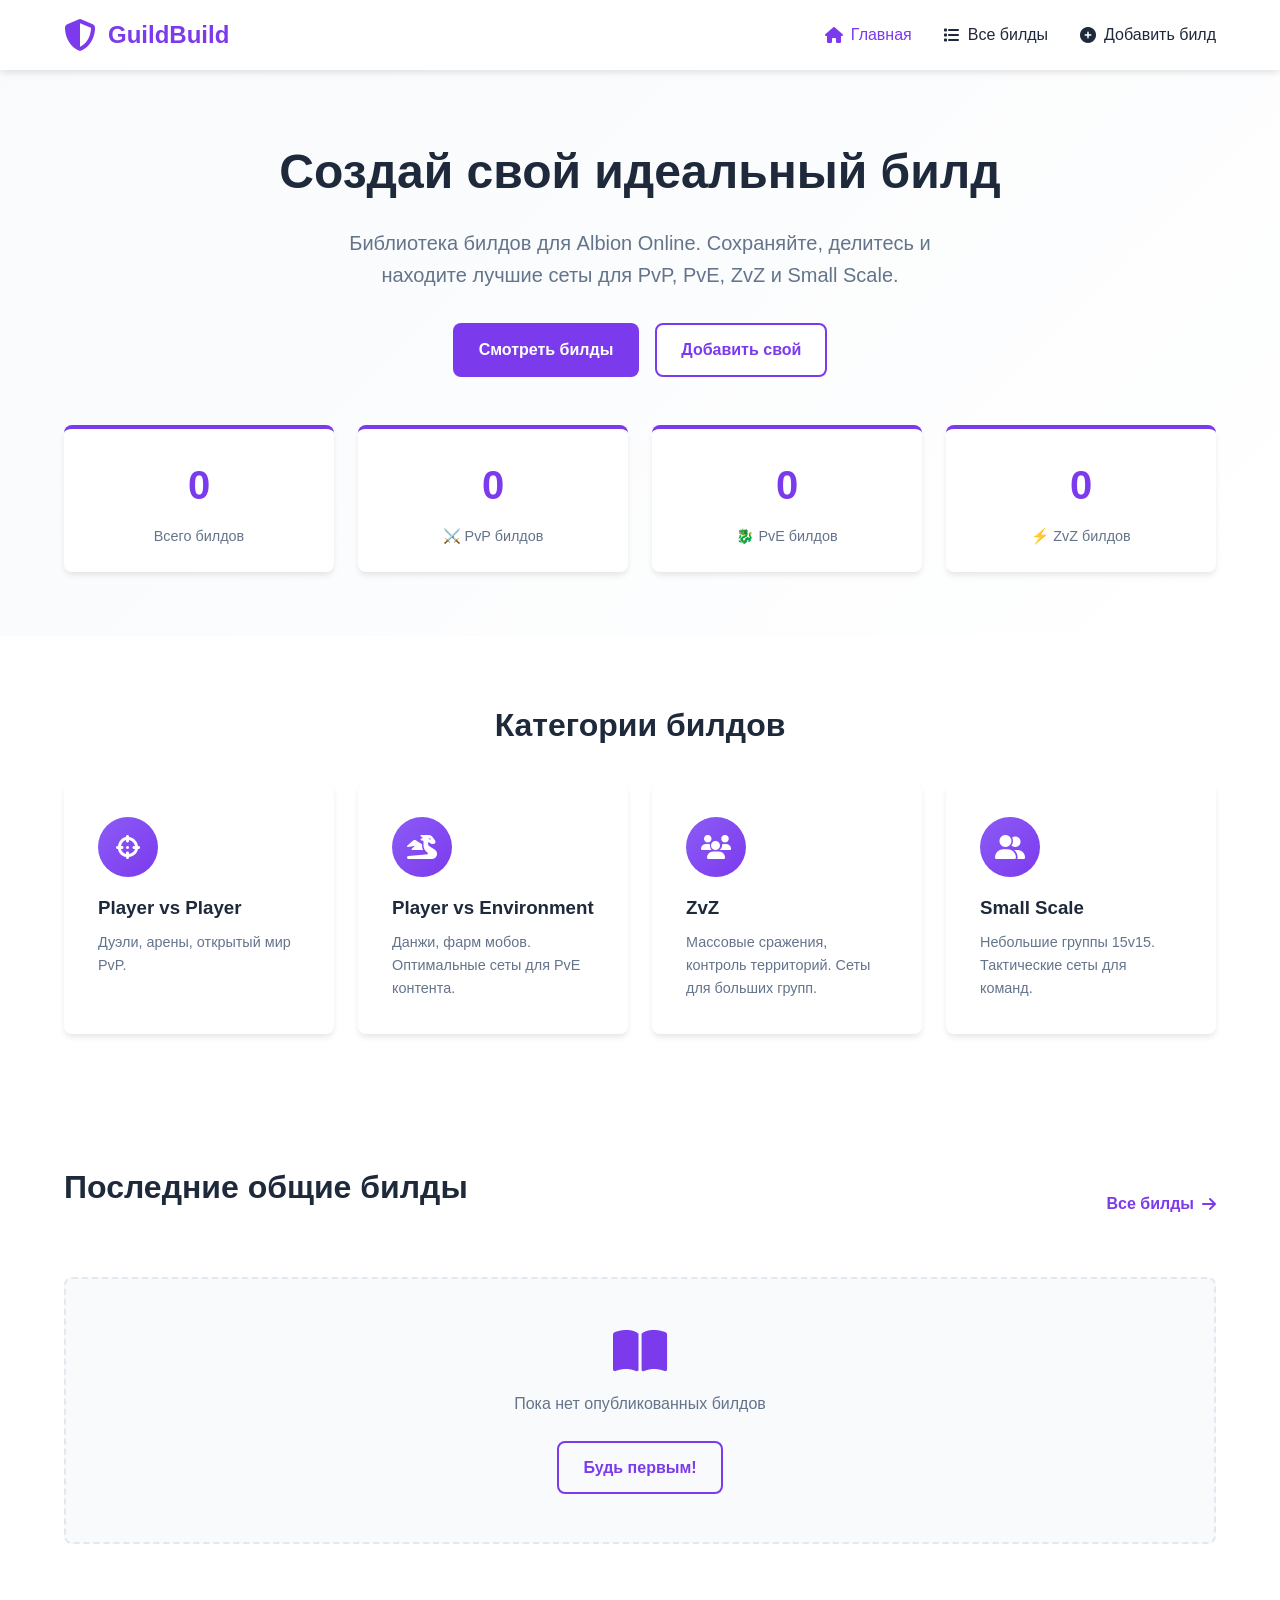
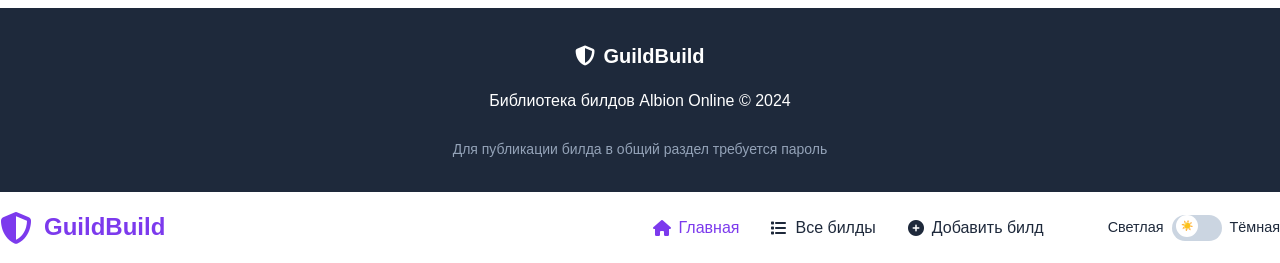
==== commit 400b877b: "Update index.html" ====
--- a/index.html
+++ b/index.html
@@ -133,3 +133,25 @@
     <script src="js/builds.js"></script>
 </body>
 </html>
+<nav class="navbar">
+    <div class="logo">
+        <i class="fas fa-shield-alt"></i>
+        <span>GuildBuild</span>
+    </div>
+    
+    <div class="nav-links">
+        <a href="index.html" class="active"><i class="fas fa-home"></i> Главная</a>
+        <a href="builds.html"><i class="fas fa-list"></i> Все билды</a>
+        <a href="add-build.html"><i class="fas fa-plus-circle"></i> Добавить билд</a>
+        
+        <!-- Переключатель темы -->
+        <div class="theme-switcher">
+            <span class="theme-label">Светлая</span>
+            <label class="theme-toggle">
+                <input type="checkbox" id="theme-toggle">
+                <span class="theme-slider"></span>
+            </label>
+            <span class="theme-label">Тёмная</span>
+        </div>
+    </div>
+</nav>
--- a/css/style.css
+++ b/css/style.css
@@ -0,0 +1,441 @@
+/* Сброс и базовые стили */
+* {
+    margin: 0;
+    padding: 0;
+    box-sizing: border-box;
+}
+
+:root {
+    /* Фиолетово-белая палитра */
+    --primary-purple: #7c3aed;
+    --purple-light: #8b5cf6;
+    --purple-dark: #5b21b6;
+    --white: #ffffff;
+    --gray-light: #f8fafc;
+    --gray-dark: #1e293b;
+    --gray-border: #e2e8f0;
+    
+    /* Тени */
+    --shadow-sm: 0 1px 2px 0 rgba(0, 0, 0, 0.05);
+    --shadow: 0 4px 6px -1px rgba(0, 0, 0, 0.1);
+    --shadow-lg: 0 10px 15px -3px rgba(0, 0, 0, 0.1);
+    
+    /* Скругления */
+    --radius-sm: 0.375rem;
+    --radius: 0.5rem;
+    --radius-lg: 0.75rem;
+}
+
+body {
+    font-family: 'Segoe UI', Tahoma, Geneva, Verdana, sans-serif;
+    background-color: var(--white);
+    color: var(--gray-dark);
+    line-height: 1.6;
+}
+
+.container {
+    max-width: 1200px;
+    margin: 0 auto;
+    padding: 0 1.5rem;
+}
+
+/* Шапка */
+.header {
+    background-color: var(--white);
+    box-shadow: var(--shadow);
+    position: sticky;
+    top: 0;
+    z-index: 100;
+}
+
+.navbar {
+    display: flex;
+    justify-content: space-between;
+    align-items: center;
+    padding: 1rem 0;
+}
+
+.logo {
+    display: flex;
+    align-items: center;
+    gap: 0.75rem;
+    font-size: 1.5rem;
+    font-weight: bold;
+    color: var(--primary-purple);
+}
+
+.logo i {
+    font-size: 2rem;
+}
+
+.nav-links {
+    display: flex;
+    gap: 2rem;
+}
+
+.nav-links a {
+    text-decoration: none;
+    color: var(--gray-dark);
+    font-weight: 500;
+    display: flex;
+    align-items: center;
+    gap: 0.5rem;
+    transition: color 0.2s;
+}
+
+.nav-links a:hover {
+    color: var(--primary-purple);
+}
+
+.nav-links a.active {
+    color: var(--primary-purple);
+}
+
+/* Герой-секция */
+.hero {
+    background: linear-gradient(135deg, var(--gray-light) 0%, var(--white) 100%);
+    padding: 4rem 0;
+}
+
+.hero-content {
+    text-align: center;
+    margin-bottom: 3rem;
+}
+
+.hero h1 {
+    font-size: 3rem;
+    margin-bottom: 1rem;
+    color: var(--gray-dark);
+}
+
+.hero p {
+    font-size: 1.25rem;
+    color: #64748b;
+    max-width: 600px;
+    margin: 0 auto 2rem;
+}
+
+.hero-buttons {
+    display: flex;
+    gap: 1rem;
+    justify-content: center;
+}
+
+.btn {
+    padding: 0.75rem 1.5rem;
+    border-radius: var(--radius);
+    font-weight: 600;
+    text-decoration: none;
+    display: inline-flex;
+    align-items: center;
+    justify-content: center;
+    gap: 0.5rem;
+    transition: all 0.2s;
+    border: 2px solid transparent;
+    cursor: pointer;
+}
+
+.btn-primary {
+    background-color: var(--primary-purple);
+    color: var(--white);
+}
+
+.btn-primary:hover {
+    background-color: var(--purple-dark);
+    transform: translateY(-2px);
+}
+
+.btn-secondary {
+    background-color: var(--white);
+    color: var(--primary-purple);
+    border-color: var(--primary-purple);
+}
+
+.btn-secondary:hover {
+    background-color: var(--gray-light);
+    transform: translateY(-2px);
+}
+
+.btn-outline {
+    background-color: transparent;
+    color: var(--primary-purple);
+    border: 2px solid var(--primary-purple);
+}
+
+.btn-outline:hover {
+    background-color: var(--gray-light);
+}
+
+/* Статистика */
+.hero-stats {
+    display: grid;
+    grid-template-columns: repeat(auto-fit, minmax(200px, 1fr));
+    gap: 1.5rem;
+    margin-top: 3rem;
+}
+
+.stat-card {
+    background: var(--white);
+    padding: 1.5rem;
+    border-radius: var(--radius);
+    box-shadow: var(--shadow);
+    text-align: center;
+    border-top: 4px solid var(--primary-purple);
+}
+
+.stat-number {
+    font-size: 2.5rem;
+    font-weight: bold;
+    color: var(--primary-purple);
+    margin-bottom: 0.5rem;
+}
+
+.stat-label {
+    color: #64748b;
+    font-size: 0.9rem;
+}
+
+/* Секции */
+section {
+    padding: 4rem 0;
+}
+
+.section-title {
+    font-size: 2rem;
+    margin-bottom: 2rem;
+    color: var(--gray-dark);
+    text-align: center;
+}
+
+.section-header {
+    display: flex;
+    justify-content: space-between;
+    align-items: center;
+    margin-bottom: 2rem;
+}
+
+.view-all {
+    color: var(--primary-purple);
+    text-decoration: none;
+    font-weight: 600;
+    display: flex;
+    align-items: center;
+    gap: 0.5rem;
+}
+
+.view-all:hover {
+    text-decoration: underline;
+}
+
+/* Категории */
+.categories-grid {
+    display: grid;
+    grid-template-columns: repeat(auto-fit, minmax(250px, 1fr));
+    gap: 1.5rem;
+}
+
+.category-card {
+    background: var(--white);
+    padding: 2rem;
+    border-radius: var(--radius);
+    box-shadow: var(--shadow);
+    text-decoration: none;
+    color: inherit;
+    transition: all 0.3s;
+    border: 2px solid transparent;
+}
+
+.category-card:hover {
+    transform: translateY(-5px);
+    box-shadow: var(--shadow-lg);
+    border-color: var(--primary-purple);
+}
+
+.category-icon {
+    width: 60px;
+    height: 60px;
+    background: linear-gradient(135deg, var(--purple-light), var(--primary-purple));
+    border-radius: 50%;
+    display: flex;
+    align-items: center;
+    justify-content: center;
+    margin-bottom: 1rem;
+}
+
+.category-icon i {
+    font-size: 1.5rem;
+    color: var(--white);
+}
+
+.category-card h3 {
+    margin-bottom: 0.5rem;
+    color: var(--gray-dark);
+}
+
+.category-card p {
+    color: #64748b;
+    font-size: 0.9rem;
+}
+
+/* Список билдов */
+.builds-list {
+    display: flex;
+    flex-direction: column;
+    gap: 1rem;
+}
+
+.empty-state {
+    text-align: center;
+    padding: 3rem;
+    background: var(--gray-light);
+    border-radius: var(--radius);
+    border: 2px dashed var(--gray-border);
+}
+
+.empty-state i {
+    font-size: 3rem;
+    color: var(--primary-purple);
+    margin-bottom: 1rem;
+}
+
+.empty-state p {
+    margin-bottom: 1.5rem;
+    color: #64748b;
+}
+
+/* Подвал */
+.footer {
+    background-color: var(--gray-dark);
+    color: var(--white);
+    padding: 2rem 0;
+    text-align: center;
+}
+
+.footer-content {
+    display: flex;
+    flex-direction: column;
+    align-items: center;
+    gap: 1rem;
+}
+
+.footer-logo {
+    display: flex;
+    align-items: center;
+    gap: 0.5rem;
+    font-size: 1.25rem;
+    font-weight: bold;
+}
+
+.footer-note {
+    font-size: 0.875rem;
+    color: #94a3b8;
+    margin-top: 0.5rem;
+}
+
+/* Адаптивность */
+@media (max-width: 768px) {
+    .navbar {
+        flex-direction: column;
+        gap: 1rem;
+    }
+    
+    .nav-links {
+        gap: 1rem;
+    }
+    
+    .hero h1 {
+        font-size: 2rem;
+    }
+    
+    .hero-buttons {
+        flex-direction: column;
+        align-items: center;
+    }
+    
+    .section-header {
+        flex-direction: column;
+        align-items: flex-start;
+        gap: 1rem;
+    }
+    
+    .categories-grid {
+        grid-template-columns: 1fr;
+    }
+}
+/* Добавляем в конец файла style.css */
+
+/* Тёмная тема */
+body.dark-theme {
+    background-color: #0f172a;
+    color: #e2e8f0;
+}
+
+body.dark-theme .header {
+    background-color: #1e293b;
+    box-shadow: 0 4px 6px -1px rgba(0, 0, 0, 0.3);
+}
+
+body.dark-theme .nav-links a {
+    color: #cbd5e1;
+}
+
+body.dark-theme .nav-links a:hover {
+    color: var(--purple-light);
+}
+
+body.dark-theme .nav-links a.active {
+    color: var(--purple-light);
+}
+
+body.dark-theme .hero {
+    background: linear-gradient(135deg, #1e293b 0%, #0f172a 100%);
+}
+
+body.dark-theme .hero h1 {
+    color: #f1f5f9;
+}
+
+body.dark-theme .hero p {
+    color: #94a3b8;
+}
+
+body.dark-theme .stat-card {
+    background: #1e293b;
+    color: #e2e8f0;
+    border-color: var(--primary-purple);
+}
+
+body.dark-theme .stat-label {
+    color: #94a3b8;
+}
+
+body.dark-theme .category-card {
+    background: #1e293b;
+    color: #e2e8f0;
+}
+
+body.dark-theme .category-card h3 {
+    color: #f1f5f9;
+}
+
+body.dark-theme .category-card p {
+    color: #94a3b8;
+}
+
+body.dark-theme .empty-state {
+    background: #1e293b;
+    border-color: #334155;
+}
+
+body.dark-theme .empty-state p {
+    color: #94a3b8;
+}
+
+body.dark-theme .footer {
+    background-color: #0f172a;
+    color: #cbd5e1;
+}
+
+body.dark-theme .footer-note {
+    color: #94a3b8;
+}
--- a/css/components.css
+++ b/css/components.css
@@ -0,0 +1,541 @@
+/* Компоненты для builds.html и других страниц */
+
+/* Переключатель разделов */
+.builds-switcher {
+    background: var(--white);
+    padding: 2rem 0;
+    border-bottom: 1px solid var(--gray-border);
+}
+
+.switcher-tabs {
+    display: flex;
+    gap: 0.5rem;
+    margin-bottom: 2rem;
+    background: var(--gray-light);
+    padding: 0.25rem;
+    border-radius: var(--radius);
+    max-width: 400px;
+}
+
+.tab-btn {
+    flex: 1;
+    padding: 0.75rem 1rem;
+    border: none;
+    background: none;
+    border-radius: calc(var(--radius) - 2px);
+    font-weight: 600;
+    cursor: pointer;
+    transition: all 0.2s;
+    display: flex;
+    align-items: center;
+    justify-content: center;
+    gap: 0.5rem;
+}
+
+.tab-btn.active {
+    background: var(--white);
+    box-shadow: var(--shadow-sm);
+    color: var(--primary-purple);
+}
+
+/* Фильтры */
+.filters {
+    display: flex;
+    gap: 2rem;
+    flex-wrap: wrap;
+}
+
+.filter-group {
+    display: flex;
+    align-items: center;
+    gap: 0.5rem;
+}
+
+.filter-group label {
+    font-weight: 500;
+    color: var(--gray-dark);
+}
+
+.filter-select {
+    padding: 0.5rem 1rem;
+    border: 1px solid var(--gray-border);
+    border-radius: var(--radius);
+    background: var(--white);
+    color: var(--gray-dark);
+    font-size: 0.9rem;
+    min-width: 150px;
+}
+
+.filter-search {
+    padding: 0.5rem 1rem;
+    border: 1px solid var(--gray-border);
+    border-radius: var(--radius);
+    font-size: 0.9rem;
+    min-width: 250px;
+}
+
+/* Контейнер билдов */
+.builds-container {
+    min-height: 400px;
+}
+
+/* Карточка билда */
+.build-card {
+    background: var(--white);
+    border: 1px solid var(--gray-border);
+    border-radius: var(--radius);
+    padding: 1.5rem;
+    margin-bottom: 1rem;
+    transition: all 0.2s;
+}
+
+.build-card:hover {
+    border-color: var(--primary-purple);
+    box-shadow: var(--shadow);
+}
+
+.build-card-header {
+    display: flex;
+    justify-content: space-between;
+    align-items: center;
+    margin-bottom: 1rem;
+    padding-bottom: 0.75rem;
+    border-bottom: 1px solid var(--gray-border);
+}
+
+.build-category {
+    font-weight: 600;
+    color: var(--primary-purple);
+    font-size: 0.9rem;
+}
+
+.build-date {
+    font-size: 0.8rem;
+    color: #94a3b8;
+}
+
+.build-title {
+    font-size: 1.25rem;
+    margin-bottom: 1rem;
+    color: var(--gray-dark);
+}
+
+.build-equipment {
+    display: grid;
+    grid-template-columns: repeat(auto-fit, minmax(200px, 1fr));
+    gap: 0.5rem;
+    margin-bottom: 1.5rem;
+}
+
+.equipment-item {
+    font-size: 0.9rem;
+    color: #64748b;
+}
+
+.equipment-item strong {
+    color: var(--gray-dark);
+}
+
+.build-card-actions {
+    display: flex;
+    gap: 0.75rem;
+}
+
+.btn-sm {
+    padding: 0.5rem 1rem;
+    font-size: 0.875rem;
+}
+
+/* Информация о пароле */
+.password-info {
+    background: linear-gradient(135deg, var(--purple-light), var(--primary-purple));
+    color: var(--white);
+    padding: 1rem 1.5rem;
+    border-radius: var(--radius);
+    margin-top: 2rem;
+    display: flex;
+    align-items: center;
+    gap: 0.75rem;
+}
+
+.password-info i {
+    font-size: 1.25rem;
+}
+
+/* Стили для страницы добавления билда */
+.form-section {
+    max-width: 800px;
+    margin: 0 auto;
+}
+
+.form-card {
+    background: var(--white);
+    border-radius: var(--radius);
+    padding: 2rem;
+    box-shadow: var(--shadow);
+}
+
+.form-group {
+    margin-bottom: 1.5rem;
+}
+
+.form-label {
+    display: block;
+    margin-bottom: 0.5rem;
+    font-weight: 500;
+    color: var(--gray-dark);
+}
+
+.form-label.required::after {
+    content: " *";
+    color: #ef4444;
+}
+
+.form-input,
+.form-textarea,
+.form-select {
+    width: 100%;
+    padding: 0.75rem 1rem;
+    border: 1px solid var(--gray-border);
+    border-radius: var(--radius);
+    font-size: 1rem;
+    transition: border-color 0.2s;
+}
+
+.form-input:focus,
+.form-textarea:focus,
+.form-select:focus {
+    outline: none;
+    border-color: var(--primary-purple);
+    box-shadow: 0 0 0 3px rgba(124, 58, 237, 0.1);
+}
+
+.form-textarea {
+    min-height: 100px;
+    resize: vertical;
+}
+
+.equipment-grid {
+    display: grid;
+    grid-template-columns: repeat(auto-fit, minmax(250px, 1fr));
+    gap: 1rem;
+    margin-bottom: 1.5rem;
+}
+
+.checkbox-group {
+    display: flex;
+    align-items: center;
+    gap: 0.5rem;
+    margin-top: 1.5rem;
+    padding: 1rem;
+    background: var(--gray-light);
+    border-radius: var(--radius);
+}
+
+.checkbox-group input[type="checkbox"] {
+    width: 18px;
+    height: 18px;
+}
+
+.password-field {
+    margin-top: 1rem;
+    padding-top: 1rem;
+    border-top: 1px solid var(--gray-border);
+}
+
+.form-actions {
+    display: flex;
+    gap: 1rem;
+    margin-top: 2rem;
+    padding-top: 1.5rem;
+    border-top: 1px solid var(--gray-border);
+}
+
+/* Алерты */
+.alert {
+    padding: 1rem 1.5rem;
+    border-radius: var(--radius);
+    margin-bottom: 1.5rem;
+    display: none;
+}
+
+.alert-success {
+    background-color: #d1fae5;
+    color: #065f46;
+    border: 1px solid #a7f3d0;
+}
+
+.alert-error {
+    background-color: #fee2e2;
+    color: #991b1b;
+    border: 1px solid #fecaca;
+}
+
+/* Детальная страница билда */
+.build-detail {
+    max-width: 900px;
+    margin: 0 auto;
+}
+
+.detail-header {
+    background: linear-gradient(135deg, var(--purple-light), var(--primary-purple));
+    color: var(--white);
+    padding: 2rem;
+    border-radius: var(--radius) var(--radius) 0 0;
+}
+
+.detail-category {
+    display: inline-block;
+    background: rgba(255, 255, 255, 0.2);
+    padding: 0.25rem 0.75rem;
+    border-radius: var(--radius-sm);
+    font-size: 0.9rem;
+    margin-bottom: 1rem;
+}
+
+.detail-title {
+    font-size: 2rem;
+    margin-bottom: 0.5rem;
+}
+
+.detail-meta {
+    display: flex;
+    gap: 1rem;
+    font-size: 0.9rem;
+    opacity: 0.9;
+}
+
+.detail-content {
+    background: var(--white);
+    padding: 2rem;
+    border-radius: 0 0 var(--radius) var(--radius);
+    box-shadow: var(--shadow);
+}
+
+.equipment-detail {
+    display: grid;
+    grid-template-columns: repeat(auto-fit, minmax(300px, 1fr));
+    gap: 1.5rem;
+    margin-bottom: 2rem;
+}
+
+.equipment-category {
+    background: var(--gray-light);
+    padding: 1.5rem;
+    border-radius: var(--radius);
+}
+
+.equipment-category h3 {
+    margin-bottom: 1rem;
+    color: var(--primary-purple);
+    display: flex;
+    align-items: center;
+    gap: 0.5rem;
+}
+
+.equipment-item-detail {
+    padding: 0.75rem;
+    background: var(--white);
+    border-radius: var(--radius-sm);
+    margin-bottom: 0.5rem;
+    border-left: 3px solid var(--primary-purple);
+}
+
+.detail-actions {
+    display: flex;
+    gap: 1rem;
+    margin-top: 2rem;
+    padding-top: 1.5rem;
+    border-top: 1px solid var(--gray-border);
+}
+
+/* Адаптивность для компонентов */
+@media (max-width: 768px) {
+    .switcher-tabs {
+        flex-direction: column;
+    }
+    
+    .filters {
+        flex-direction: column;
+        gap: 1rem;
+    }
+    
+    .filter-search {
+        min-width: 100%;
+    }
+    
+    .equipment-grid {
+        grid-template-columns: 1fr;
+    }
+    
+    .form-actions,
+    .detail-actions {
+        flex-direction: column;
+    }
+    
+    .build-card-actions {
+        flex-direction: column;
+    }
+}
+/* Добавляем в конец components.css */
+
+/* Тёмная тема для компонентов */
+body.dark-theme .builds-switcher {
+    background: #1e293b;
+    border-bottom-color: #334155;
+}
+
+body.dark-theme .switcher-tabs {
+    background: #334155;
+}
+
+body.dark-theme .tab-btn.active {
+    background: #475569;
+    color: var(--purple-light);
+}
+
+body.dark-theme .filter-select,
+body.dark-theme .filter-search {
+    background: #1e293b;
+    color: #e2e8f0;
+    border-color: #475569;
+}
+
+body.dark-theme .filter-group label {
+    color: #cbd5e1;
+}
+
+body.dark-theme .build-card {
+    background: #1e293b;
+    border-color: #334155;
+    color: #e2e8f0;
+}
+
+body.dark-theme .build-card-header {
+    border-bottom-color: #334155;
+}
+
+body.dark-theme .build-title {
+    color: #f1f5f9;
+}
+
+body.dark-theme .equipment-item {
+    color: #94a3b8;
+}
+
+body.dark-theme .equipment-item strong {
+    color: #e2e8f0;
+}
+
+body.dark-theme .form-card {
+    background: #1e293b;
+    color: #e2e8f0;
+}
+
+body.dark-theme .form-label {
+    color: #cbd5e1;
+}
+
+body.dark-theme .form-input,
+body.dark-theme .form-textarea,
+body.dark-theme .form-select {
+    background: #0f172a;
+    color: #e2e8f0;
+    border-color: #475569;
+}
+
+body.dark-theme .checkbox-group {
+    background: #334155;
+}
+
+body.dark-theme .equipment-category {
+    background: #334155;
+    color: #e2e8f0;
+}
+
+body.dark-theme .equipment-category h3 {
+    color: var(--purple-light);
+}
+
+body.dark-theme .equipment-item-detail {
+    background: #1e293b;
+    color: #e2e8f0;
+}
+
+/* Переключатель темы */
+.theme-switcher {
+    display: flex;
+    align-items: center;
+    gap: 0.5rem;
+    margin-left: 2rem;
+    cursor: pointer;
+}
+
+.theme-toggle {
+    position: relative;
+    width: 50px;
+    height: 26px;
+}
+
+.theme-toggle input {
+    opacity: 0;
+    width: 0;
+    height: 0;
+}
+
+.theme-slider {
+    position: absolute;
+    cursor: pointer;
+    top: 0;
+    left: 0;
+    right: 0;
+    bottom: 0;
+    background-color: #cbd5e1;
+    transition: .4s;
+    border-radius: 34px;
+}
+
+.theme-slider:before {
+    position: absolute;
+    content: "☀️";
+    height: 18px;
+    width: 18px;
+    left: 4px;
+    bottom: 4px;
+    background-color: white;
+    transition: .4s;
+    border-radius: 50%;
+    display: flex;
+    align-items: center;
+    justify-content: center;
+    font-size: 10px;
+    padding: 2px;
+}
+
+.theme-toggle input:checked + .theme-slider {
+    background-color: var(--primary-purple);
+}
+
+.theme-toggle input:checked + .theme-slider:before {
+    content: "🌙";
+    transform: translateX(24px);
+}
+
+.theme-label {
+    font-size: 0.9rem;
+    color: var(--gray-dark);
+    font-weight: 500;
+}
+
+body.dark-theme .theme-label {
+    color: #cbd5e1;
+}
+
+/* Адаптивность для переключателя */
+@media (max-width: 768px) {
+    .theme-switcher {
+        margin-left: 0;
+        margin-top: 1rem;
+        justify-content: center;
+    }
+}
